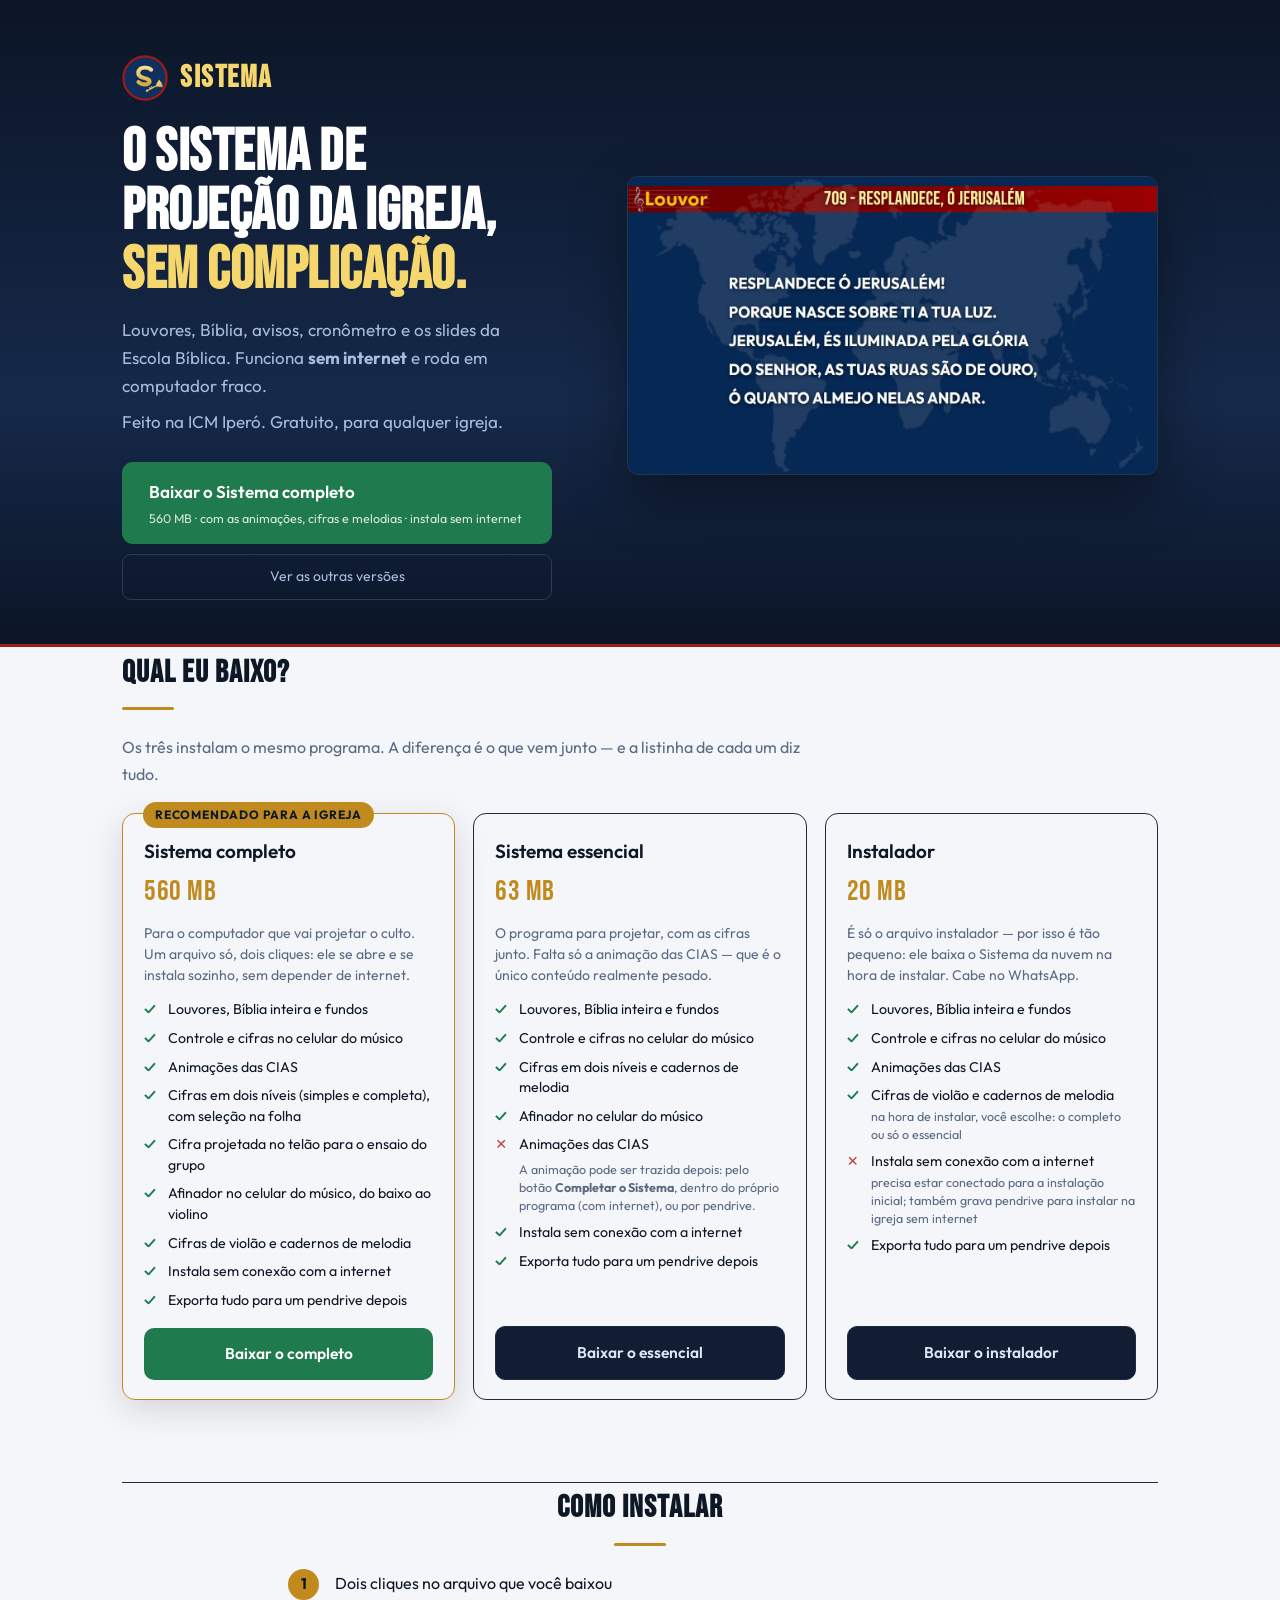
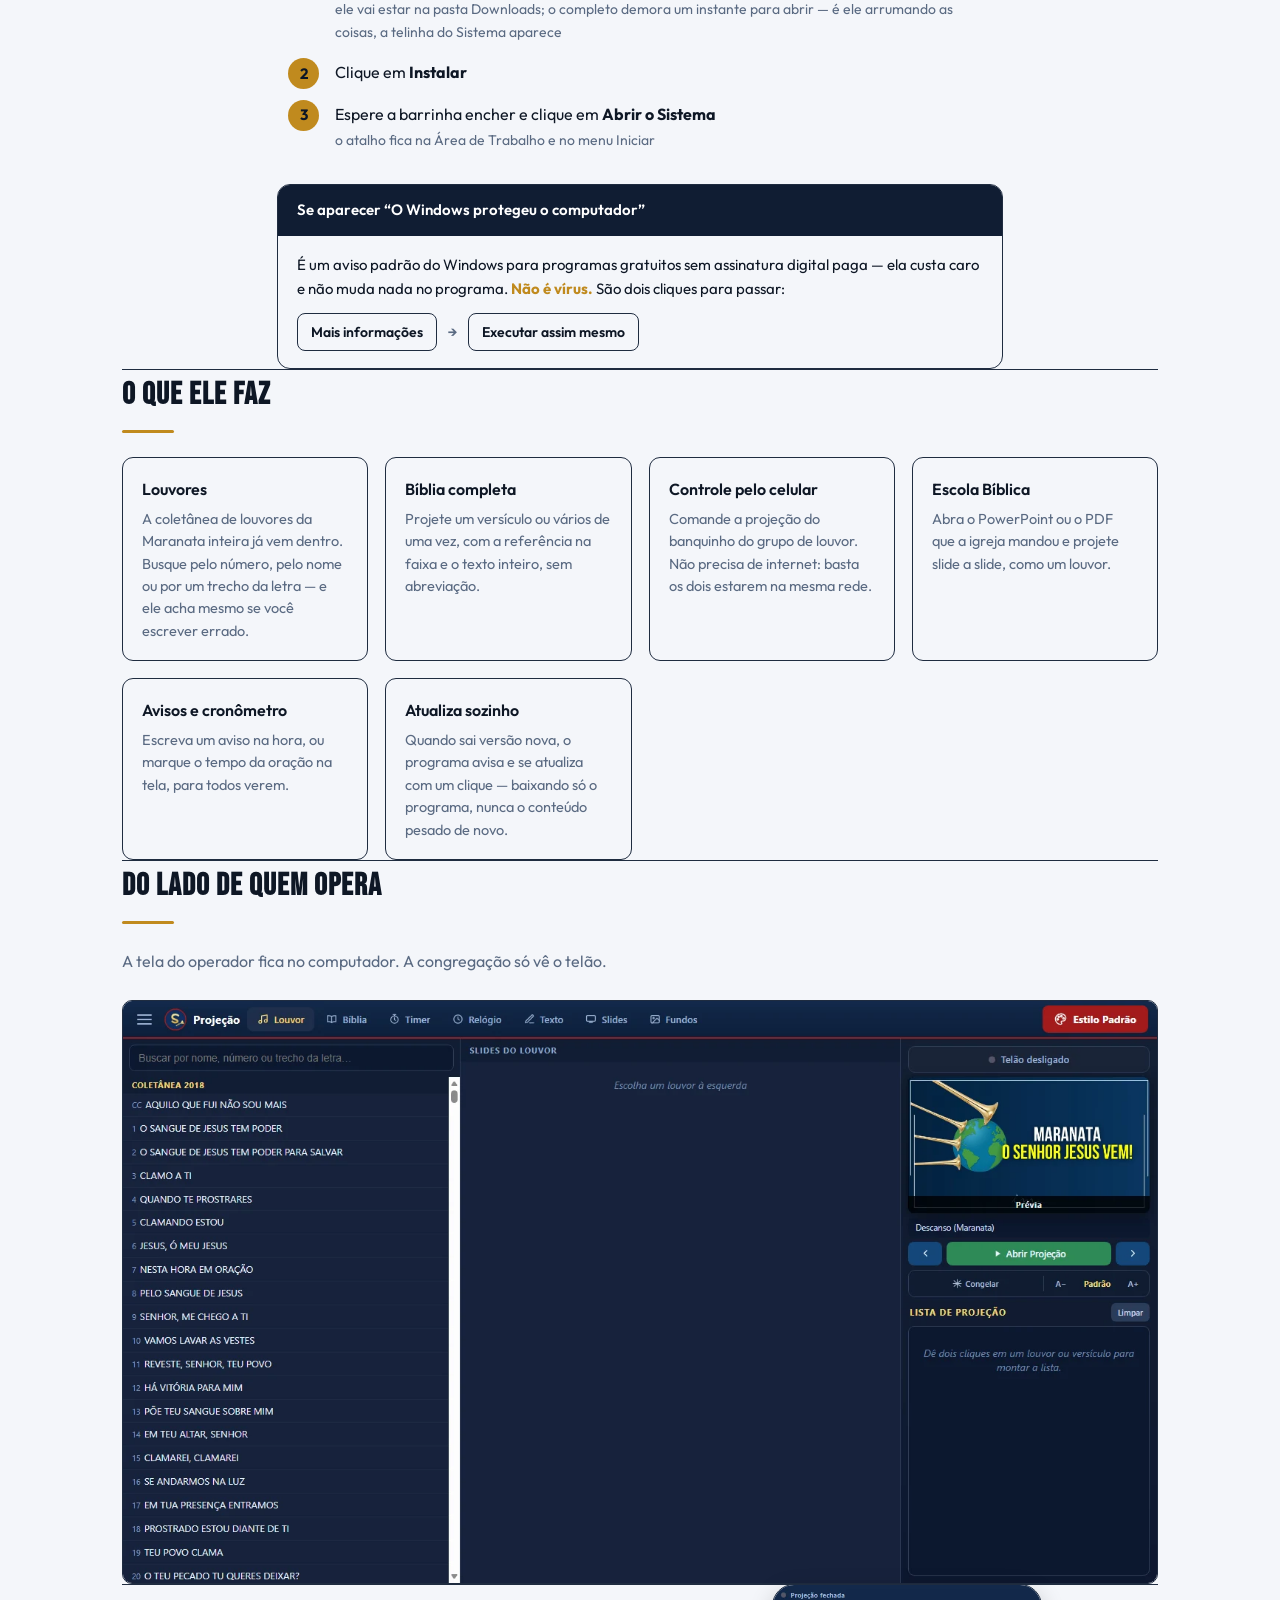
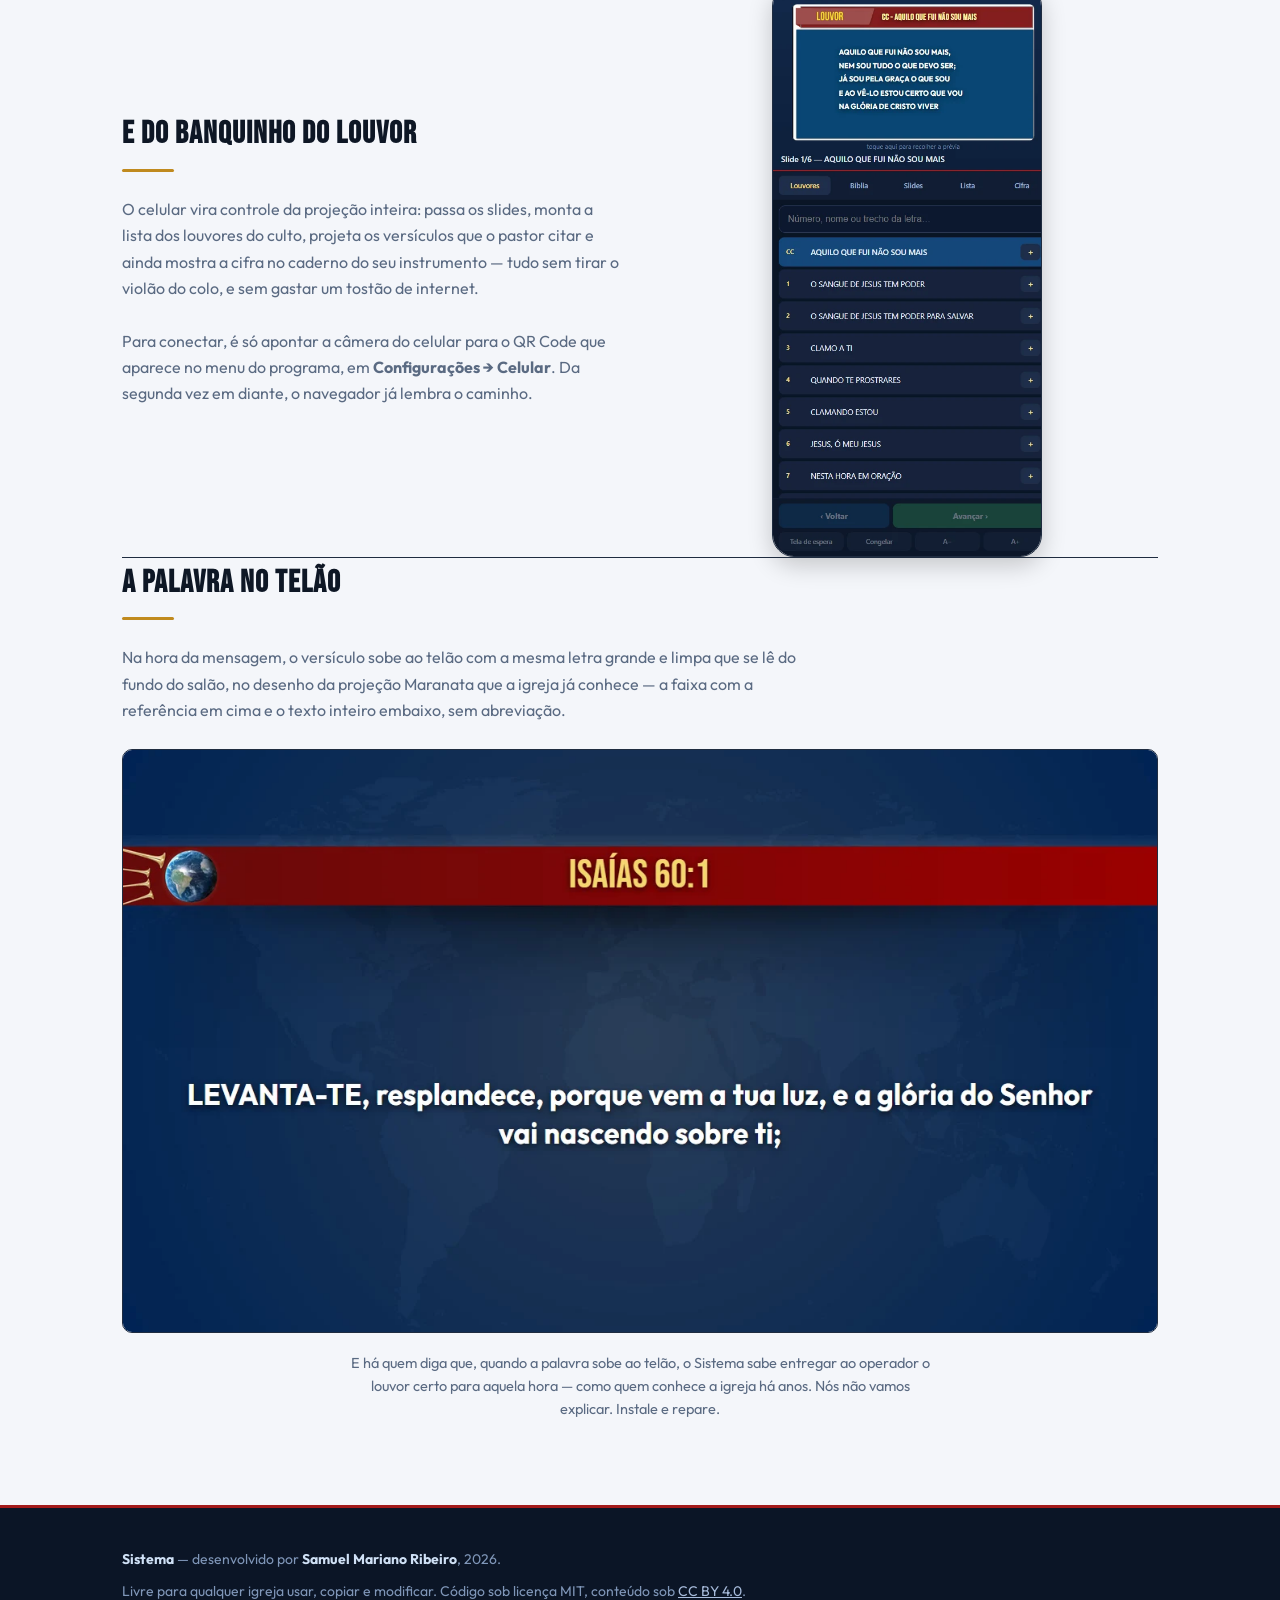
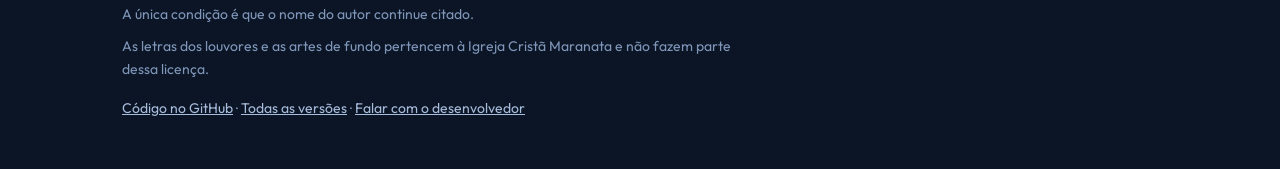
==== docs/index.html @ 8d022622 "Site: SEO (titulo, descricao, previa do WhatsApp, JSON-LD, canonical, robots e sitemap) Pedido do Sa" ====
<!doctype html>
<html lang="pt-BR">
<head>
<meta charset="utf-8">
<meta name="viewport" content="width=device-width,initial-scale=1">
<title>Sistema de projeção para a igreja | Projeção Maranata gratuita</title>
<meta name="description" content="Sistema de projeção gratuito para a igreja, feito na ICM Iperó: louvores da Maranata, Bíblia, avisos e slides. Funciona sem internet e em computador fraco.">
<link rel="canonical" href="https://quitsquill88885.github.io/sistema-projecao-icm/">
<link rel="icon" href="sistema.png">
<meta name="robots" content="index,follow">
<meta name="author" content="Samuel Mariano Ribeiro">
<!-- Google Search Console: a linha de verificacao entra AQUI, quando o Samuel
     pegar o codigo dele (Tag HTML). Nao inventar o codigo. -->

<!-- previa no WhatsApp, Facebook e afins: imagem JPG 1200x630, URL absoluta -->
<meta property="og:type" content="website">
<meta property="og:locale" content="pt_BR">
<meta property="og:site_name" content="Sistema de Projeção — ICM Iperó">
<meta property="og:url" content="https://quitsquill88885.github.io/sistema-projecao-icm/">
<meta property="og:title" content="Sistema de projeção para a igreja — gratuito">
<meta property="og:description" content="Louvores da Maranata, Bíblia, avisos e slides. Sem internet, em computador fraco, com controle pelo celular.">
<meta property="og:image" content="https://quitsquill88885.github.io/sistema-projecao-icm/img/og.jpg">
<meta property="og:image:type" content="image/jpeg">
<meta property="og:image:width" content="1200">
<meta property="og:image:height" content="630">
<meta property="og:image:alt" content="Telão projetando o louvor 709, Resplandece, ó Jerusalém">
<meta name="twitter:card" content="summary_large_image">
<meta name="twitter:title" content="Sistema de projeção para a igreja — gratuito">
<meta name="twitter:description" content="Louvores da Maranata, Bíblia, avisos e slides. Sem internet, em computador fraco, com controle pelo celular.">
<meta name="twitter:image" content="https://quitsquill88885.github.io/sistema-projecao-icm/img/og.jpg">
<meta name="twitter:image:alt" content="Telão projetando o louvor 709, Resplandece, ó Jerusalém">

<script type="application/ld+json">
{
  "@context": "https://schema.org",
  "@type": "SoftwareApplication",
  "name": "Sistema de Projeção — ICM Iperó",
  "alternateName": "Sistema",
  "description": "Sistema de projeção gratuito para a igreja: louvores da coletânea Maranata, Bíblia completa, avisos, cronômetro e slides da Escola Bíblica, com controle pelo celular. Funciona sem internet.",
  "applicationCategory": "MultimediaApplication",
  "operatingSystem": "Windows, Linux",
  "inLanguage": "pt-BR",
  "url": "https://quitsquill88885.github.io/sistema-projecao-icm/",
  "downloadUrl": "https://github.com/QuitsQuill88885/sistema-projecao-icm/releases/latest",
  "image": "https://quitsquill88885.github.io/sistema-projecao-icm/img/og.jpg",
  "screenshot": "https://quitsquill88885.github.io/sistema-projecao-icm/img/painel.webp",
  "license": "https://opensource.org/licenses/MIT",
  "isAccessibleForFree": true,
  "offers": {
    "@type": "Offer",
    "price": "0",
    "priceCurrency": "BRL"
  },
  "author": {
    "@type": "Person",
    "name": "Samuel Mariano Ribeiro"
  }
}
</script>
<style>
/* As fontes do site sao as MESMAS que o programa projeta. Quem chega aqui ja
   ve na tela como o louvor vai aparecer no telao da igreja. */
@font-face{font-family:'Outfit';font-weight:100 900;font-style:normal;font-display:swap;
  src:url('Outfit.ttf') format('truetype-variations')}
@font-face{font-family:'Outfit';font-weight:100 900;font-style:italic;font-display:swap;
  src:url('Outfit.ttf') format('truetype-variations')}
@font-face{font-family:'Bebas';font-display:swap;src:url('bebas.otf')}

:root{
  --tinta:#0b1526;        /* o azul do proprio programa */
  --tinta2:#101d33;
  --borda:#1f2c40;
  --papel:#f4f6fa;
  --texto:#0e1725;
  --suave:#5a6a82;
  --ouro:#c08a1e;
  --ouro-claro:#f5d76e;
  --sangue:#a31a1a;       /* o vermelho da faixa da Maranata */
  --verde:#1f7a4d;
}
@media (prefers-color-scheme: dark){
  :root{--papel:#0b1526;--texto:#e7edf7;--suave:#8fa8cf;--borda:#22314a;--ouro:#e8b93c}
}
:root[data-theme="dark"]{--papel:#0b1526;--texto:#e7edf7;--suave:#8fa8cf;--borda:#22314a;--ouro:#e8b93c}
:root[data-theme="light"]{--papel:#f4f6fa;--texto:#0e1725;--suave:#5a6a82;--borda:#dce3ee;--ouro:#c08a1e}

*{margin:0;padding:0;box-sizing:border-box}
/* clicar em "ver as outras versoes" DESLIZA ate la, nao teleporta.
   scroll-padding: a secao nao encosta no topo da tela ao chegar */
html{scroll-behavior:smooth;scroll-padding-top:18px}
body{background:var(--papel);color:var(--texto);font-family:'Outfit',system-ui,sans-serif;
     font-weight:400;line-height:1.65;-webkit-font-smoothing:antialiased}
/* height:auto e' o que impede a foto de esticar no celular: sem ele a largura
   encolhe pelo max-width mas a ALTURA fica presa no atributo width/height */
img{max-width:100%;height:auto;display:block}
.faixa{max-width:1080px;margin:0 auto;padding:0 22px}

/* ---------- topo: o telao primeiro. e' o que a pessoa quer ver ---------- */
.capa{background:linear-gradient(180deg,#0b1526 0%,#16294a 62%,#0b1526 100%);color:#eaf0fb;
      padding:52px 0 44px;border-bottom:3px solid var(--sangue);overflow:hidden}
.capa .faixa{display:grid;gap:30px;grid-template-columns:1fr;align-items:center}
@media(min-width:900px){.capa .faixa{grid-template-columns:1fr 1.15fr;gap:44px}}
.marca{display:flex;align-items:center;gap:12px;margin-bottom:20px}
.marca img{width:46px;height:46px}
.marca b{font-family:'Bebas',sans-serif;font-size:31px;letter-spacing:1.5px;color:var(--ouro-claro)}
h1{font-family:'Bebas',sans-serif;font-size:clamp(35px,6.4vw,58px);line-height:1.02;
   letter-spacing:.5px;color:#fff;text-wrap:balance;margin-bottom:15px}
h1 em{color:var(--ouro-claro);font-style:normal}
.capa p{color:#a8bcdc;font-size:17px;max-width:38ch;margin-bottom:8px}
.tela-foto{border-radius:11px;overflow:hidden;border:1px solid #24344f;
           box-shadow:0 22px 54px #0006}

/* um botao principal e, embaixo dele, um discreto e comprido — nao dois
   botoes disputando a atencao de quem chegou para baixar */
.baixar{display:flex;flex-direction:column;gap:10px;margin-top:26px;max-width:430px}
.bt{display:flex;flex-direction:column;gap:2px;text-decoration:none;border-radius:11px;
    padding:15px 26px;transition:transform .14s,box-shadow .14s;border:1px solid transparent}
.bt:hover{transform:translateY(-2px);box-shadow:0 12px 26px #0005}
.bt b{font-size:17px;font-weight:600}
.bt small{font-size:12.5px;opacity:.82}
.bt.forte{background:var(--verde);color:#fff}
.bt.forte:hover{background:#249058}
.bt-menor{display:block;text-align:center;text-decoration:none;border-radius:9px;
  padding:10px 16px;font-size:14px;color:#a8bcdc;border:1px solid #2b3c58;
  background:transparent;transition:background .14s,color .14s}
.bt-menor:hover{background:#16233a;color:#dce6f5}

/* ---------- o resto ---------- */
section{padding:56px 0}
/* a linha entre as secoes NAO vai de ponta a ponta da tela: ela respeita a
   mesma margem do texto. Encostada nas bordas, e ainda colada embaixo do
   quadro anterior, dava aquela sensacao de desalinhado no celular. */
section+section{position:relative}
section+section::before{content:'';position:absolute;top:0;left:22px;right:22px;
  height:1px;background:var(--borda)}
@media(min-width:1124px){section+section::before{left:calc((100% - 1080px)/2 + 22px);
  right:calc((100% - 1080px)/2 + 22px)}}
h2{font-family:'Bebas',sans-serif;font-size:32px;letter-spacing:1px;margin-bottom:8px;
   color:var(--texto)}
.linha-ouro{width:52px;height:3px;background:var(--ouro);border-radius:2px;margin-bottom:24px}
.sub{color:var(--suave);max-width:62ch;margin-bottom:26px;font-size:16px}

/* ---------- as tres versoes, lado a lado, com a listinha do que vem ---------- */
/* o respiro extra embaixo descola os cards da linha divisoria da proxima
   secao — a sombra do card em destaque encostava nela */
#versoes{padding-bottom:82px}
.versoes{display:grid;gap:18px;grid-template-columns:1fr;align-items:stretch}
@media(min-width:880px){.versoes{grid-template-columns:1fr 1fr 1fr}}
.ver{border:1px solid var(--borda);border-radius:13px;padding:22px 21px 19px;
     display:flex;flex-direction:column;gap:0;background:transparent;position:relative}
.ver.destaque{border-color:var(--ouro);box-shadow:0 10px 34px #0002}
.ver .selo{position:absolute;top:-12px;left:20px;background:var(--ouro);color:#0b1526;
     font-size:12px;font-weight:700;letter-spacing:.8px;text-transform:uppercase;
     border-radius:20px;padding:3px 12px}
.ver h3{font-size:19px;font-weight:600;margin-bottom:1px}
.ver .tam{font-family:'Bebas',sans-serif;font-size:29px;color:var(--ouro);letter-spacing:.5px}
.ver .para{color:var(--suave);font-size:14px;min-height:3.2em;margin:7px 0 13px;line-height:1.5}
.ver ul{list-style:none;display:grid;gap:8px;margin-bottom:18px;font-size:14.2px}
.ver li{display:flex;gap:9px;align-items:flex-start;line-height:1.45}
.ver li .ok{color:var(--verde);font-weight:700;flex:0 0 15px}
.ver li .nao{color:#b8433a;font-weight:700;flex:0 0 15px}
.ver li small{display:block;color:var(--suave);font-size:12.5px}
/* nota que vale para os DOIS itens de cima: alinhada com o texto deles,
   sem icone proprio — o Samuel achou confuso um textinho para cada X.
   display:block: como o li e' flex, o <b> no meio virava coluna solta */
.ver li.nota{display:block;color:var(--suave);font-size:12.5px;padding-left:24px;margin-top:-3px;line-height:1.45}
/* rotulo + letra miuda empilhados dentro do item (senao o flex poe lado a lado) */
.ver li .tx{flex:1}
.ver li .tx small{display:block;color:var(--suave);font-size:12.5px;margin-top:1px}
.ver .acao{margin-top:auto;text-align:center;text-decoration:none;border-radius:10px;
     padding:13px 10px;font-weight:600;font-size:15.5px;transition:transform .14s}
.ver .acao:hover{transform:translateY(-2px)}
.ver .acao.verde{background:var(--verde);color:#fff}
.ver .acao.escura{background:var(--tinta2);color:#dce6f5;border:1px solid var(--borda)}

/* passo a passo: numerado porque E' uma sequencia -- 2 depois de 1, de verdade */
ol.passos{list-style:none;counter-reset:p;display:grid;gap:15px;max-width:64ch}
ol.passos li{counter-increment:p;position:relative;padding-left:47px;font-size:16px}
ol.passos li::before{content:counter(p);position:absolute;left:0;top:-1px;width:31px;height:31px;
  border-radius:50%;background:var(--ouro);color:#0b1526;font-weight:700;font-size:15px;
  display:flex;align-items:center;justify-content:center}
ol.passos small{display:block;color:var(--suave);font-size:14px;margin-top:2px}
/* no celular o numero encolhe e o texto chega mais perto da margem — assim a
   coluna dos passos fica alinhada com o quadro do aviso, logo abaixo */
@media(max-width:620px){
  ol.passos li{padding-left:38px}
  ol.passos li::before{width:26px;height:26px;font-size:13.5px;top:1px}
}

/* o aviso do Windows apresentado como o que ele e': um quadro do proprio
   Windows, com os DOIS cliques desenhados na ordem */
.escudo{border:1px solid var(--borda);border-radius:13px;max-width:66ch;margin-top:32px;
        overflow:hidden}
/* o "Como instalar" centralizado, como o Samuel sugeriu: os passos e o quadro
   do aviso no meio da pagina, com a linha de ouro acompanhando */
.centro-inst{text-align:left}
@media(min-width:880px){
  .centro-inst h2{text-align:center}
  .centro-inst .linha-ouro{margin-left:auto;margin-right:auto}
  .centro-inst ol.passos{margin:0 auto}
  .centro-inst .escudo{margin-left:auto;margin-right:auto}
}
.escudo .cab{background:var(--tinta2);color:#fff;padding:13px 19px;font-weight:600;font-size:15px}
.escudo .corpo{padding:17px 19px;font-size:15px;line-height:1.6;color:var(--texto)}
.escudo .corpo b{color:var(--ouro)}
.escudo .passinhos{display:flex;flex-wrap:wrap;gap:9px;margin-top:12px;align-items:center}
.escudo .passinhos span{border:1px solid var(--borda);border-radius:8px;padding:7px 13px;
        font-size:14px;font-weight:600}
.escudo .passinhos .seta{border:none;color:var(--suave);align-self:center;padding:0 2px}
/* no celular os dois cliques nao cabem lado a lado: em vez de deixar a seta
   pendurada no fim da linha, eles descem um sob o outro e a seta aponta p/ baixo */
@media(max-width:620px){
  .escudo .passinhos{flex-direction:column;align-items:flex-start;gap:7px}
  .escudo .passinhos span{width:100%;text-align:center}
  .escudo .passinhos .seta{width:auto;align-self:center;transform:rotate(90deg);
    padding:2px 0;font-size:15px}
}

.recursos{display:grid;gap:17px;grid-template-columns:repeat(auto-fit,minmax(233px,1fr))}
.rec{border:1px solid var(--borda);border-radius:11px;padding:18px 19px;background:transparent}
.rec b{display:block;font-size:16px;font-weight:600;margin-bottom:5px}
.rec p{color:var(--suave);font-size:14.5px;line-height:1.55}

/* o cochicho: a unica frase do site que NAO explica — planta a curiosidade
   da sugestao automatica sem contar como funciona */
.cochicho{color:var(--suave);font-style:italic;font-size:14.5px;max-width:58ch;
          margin:18px auto 0;text-align:center;line-height:1.6}
.duplo{display:grid;gap:30px;align-items:center;grid-template-columns:1fr}
@media(min-width:820px){.duplo{grid-template-columns:1fr 1fr}}
/* a foto do celular e' RETRATO: nunca deixar mais larga que um celular de
   verdade, e sempre inteira na tela, sem cortar nem esticar */
.foto-celular{width:min(270px,72vw);margin:0 auto;border-radius:22px;
              border:1px solid var(--borda);box-shadow:0 8px 24px #0003}
.moldura{border-radius:10px;border:1px solid var(--borda);overflow:hidden}

footer{background:var(--tinta);color:#7f96b8;padding:40px 0;font-size:14px;
       border-top:3px solid var(--sangue)}
footer a{color:#a8bcdc}
footer p{margin-bottom:9px;max-width:70ch}
footer b{color:#cfe0f5}
a{color:var(--ouro)}
@media (prefers-reduced-motion:reduce){*{transition:none!important}html{scroll-behavior:auto}}
:focus-visible{outline:3px solid var(--ouro);outline-offset:3px;border-radius:6px}
</style>
</head>
<body>

<header class="capa">
  <div class="faixa">
    <div>
      <div class="marca"><img src="sistema.png" width="46" height="46" alt="Logotipo do Sistema de projeção"><b>Sistema</b></div>
      <h1>O sistema de projeção da igreja,<br><em>sem complicação.</em></h1>
      <p>Louvores, Bíblia, avisos, cronômetro e os slides da Escola Bíblica.
         Funciona <b>sem internet</b> e roda em computador fraco.</p>
      <p>Feito na ICM Iperó. Gratuito, para qualquer igreja.</p>

      <div class="baixar">
        <a class="bt forte" href="https://github.com/QuitsQuill88885/sistema-projecao-icm/releases/latest/download/Instalar-o-Sistema-completo.exe">
          <b>Baixar o Sistema completo</b><small>560 MB · com as animações, cifras e melodias · instala sem internet</small></a>
        <a class="bt-menor" href="#versoes">Ver as outras versões</a>
      </div>
    </div>
    <div class="tela-foto">
      <img src="img/proj_louvor.webp" width="1280" height="720"
           alt="Telão projetando o louvor 709, Resplandece, ó Jerusalém">
    </div>
  </div>
</header>

<section class="faixa" id="versoes">
  <h2>Qual eu baixo?</h2><div class="linha-ouro"></div>
  <p class="sub">Os três instalam o mesmo programa. A diferença é o que vem junto —
     e a listinha de cada um diz tudo.</p>

  <div class="versoes">

    <div class="ver destaque">
      <span class="selo">Recomendado para a igreja</span>
      <h3>Sistema completo</h3>
      <div class="tam">560 MB</div>
      <p class="para">Para o computador que vai projetar o culto. Um arquivo só,
         dois cliques: ele se abre e se instala sozinho, sem depender de internet.</p>
      <ul>
        <li><span class="ok">✓</span>Louvores, Bíblia inteira e fundos</li>
        <li><span class="ok">✓</span>Controle e cifras no celular do músico</li>
        <li><span class="ok">✓</span>Animações das CIAS</li>
        <li><span class="ok">✓</span>Cifras em dois níveis (simples e completa), com seleção na folha</li>
        <li><span class="ok">✓</span>Cifra projetada no telão para o ensaio do grupo</li>
        <li><span class="ok">✓</span>Afinador no celular do músico, do baixo ao violino</li>
        <li><span class="ok">✓</span>Cifras de violão e cadernos de melodia</li>
        <li><span class="ok">✓</span>Instala sem conexão com a internet</li>
        <li><span class="ok">✓</span>Exporta tudo para um pendrive depois</li>
      </ul>
      <a class="acao verde" href="https://github.com/QuitsQuill88885/sistema-projecao-icm/releases/latest/download/Instalar-o-Sistema-completo.exe">Baixar o completo</a>
    </div>

    <div class="ver">
      <h3>Sistema essencial</h3>
      <div class="tam">63 MB</div>
      <p class="para">O programa para projetar, com as cifras junto. Falta
         só a animação das CIAS — que é o único conteúdo realmente pesado.</p>
      <ul>
        <li><span class="ok">✓</span>Louvores, Bíblia inteira e fundos</li>
        <li><span class="ok">✓</span>Controle e cifras no celular do músico</li>
        <li><span class="ok">✓</span>Cifras em dois níveis e cadernos de melodia</li>
        <li><span class="ok">✓</span>Afinador no celular do músico</li>
        <li><span class="nao">✕</span>Animações das CIAS</li>
        <li class="nota">A animação pode ser trazida depois: pelo botão
            <b>Completar o Sistema</b>, dentro do próprio programa (com
            internet), ou por pendrive.</li>
        <li><span class="ok">✓</span>Instala sem conexão com a internet</li>
        <li><span class="ok">✓</span>Exporta tudo para um pendrive depois</li>
      </ul>
      <a class="acao escura" href="https://github.com/QuitsQuill88885/sistema-projecao-icm/releases/latest/download/Instalar-o-Sistema.exe">Baixar o essencial</a>
    </div>

    <div class="ver">
      <h3>Instalador</h3>
      <div class="tam">20 MB</div>
      <p class="para">É só o arquivo instalador — por isso é tão pequeno: ele
         baixa o Sistema da nuvem na hora de instalar. Cabe no WhatsApp.</p>
      <ul>
        <li><span class="ok">✓</span>Louvores, Bíblia inteira e fundos</li>
        <li><span class="ok">✓</span>Controle e cifras no celular do músico</li>
        <li><span class="ok">✓</span>Animações das CIAS</li>
        <li><span class="ok">✓</span><span class="tx">Cifras de violão e cadernos de melodia
          <small>na hora de instalar, você escolhe: o completo ou só o essencial</small></span></li>
        <li><span class="nao">✕</span><span class="tx">Instala sem conexão com a internet
          <small>precisa estar conectado para a instalação inicial; também grava
          pendrive para instalar na igreja sem internet</small></span></li>
        <li><span class="ok">✓</span>Exporta tudo para um pendrive depois</li>
      </ul>
      <a class="acao escura" href="https://github.com/QuitsQuill88885/sistema-projecao-icm/releases/latest/download/Baixar-o-Sistema.exe">Baixar o instalador</a>
    </div>

  </div>
</section>

<section class="faixa centro-inst">
  <h2>Como instalar</h2><div class="linha-ouro"></div>
  <ol class="passos">
    <li>Dois cliques no arquivo que você baixou
        <small>ele vai estar na pasta Downloads; o completo demora um instante
        para abrir — é ele arrumando as coisas, a telinha do Sistema aparece</small></li>
    <li>Clique em <b>Instalar</b></li>
    <li>Espere a barrinha encher e clique em <b>Abrir o Sistema</b>
        <small>o atalho fica na Área de Trabalho e no menu Iniciar</small></li>
  </ol>

  <div class="escudo">
    <div class="cab">Se aparecer “O Windows protegeu o computador”</div>
    <div class="corpo">
      É um aviso padrão do Windows para programas gratuitos sem assinatura digital
      paga — ela custa caro e não muda nada no programa. <b>Não é vírus.</b>
      São dois cliques para passar:
      <div class="passinhos">
        <span>Mais informações</span><span class="seta">→</span><span>Executar assim mesmo</span>
      </div>
    </div>
  </div>
</section>

<section class="faixa">
  <h2>O que ele faz</h2><div class="linha-ouro"></div>
  <div class="recursos">
    <div class="rec"><b>Louvores</b>
      <p>A coletânea de louvores da Maranata inteira já vem dentro. Busque pelo número, pelo nome ou por um trecho
         da letra — e ele acha mesmo se você escrever errado.</p></div>
    <div class="rec"><b>Bíblia completa</b>
      <p>Projete um versículo ou vários de uma vez, com a referência na faixa e o
         texto inteiro, sem abreviação.</p></div>
    <div class="rec"><b>Controle pelo celular</b>
      <p>Comande a projeção do banquinho do grupo de louvor. Não precisa de internet:
         basta os dois estarem na mesma rede.</p></div>
    <div class="rec"><b>Escola Bíblica</b>
      <p>Abra o PowerPoint ou o PDF que a igreja mandou e projete slide a slide,
         como um louvor.</p></div>
    <div class="rec"><b>Avisos e cronômetro</b>
      <p>Escreva um aviso na hora, ou marque o tempo da oração na tela, para todos verem.</p></div>
    <div class="rec"><b>Atualiza sozinho</b>
      <p>Quando sai versão nova, o programa avisa e se atualiza com um clique —
         baixando só o programa, nunca o conteúdo pesado de novo.</p></div>
  </div>
</section>

<section class="faixa">
  <h2>Do lado de quem opera</h2><div class="linha-ouro"></div>
  <p class="sub">A tela do operador fica no computador. A congregação só vê o telão.</p>
  <div class="moldura"><img src="img/painel.webp" width="1400" height="788"
       alt="Tela do operador: lista de louvores à esquerda, prévia do telão à direita"></div>
</section>

<section class="faixa">
  <div class="duplo">
    <div>
      <h2>E do banquinho do louvor</h2><div class="linha-ouro"></div>
      <p class="sub">O celular vira controle da projeção inteira: passa os slides, monta a
         lista dos louvores do culto, projeta os versículos que o pastor citar e ainda
         mostra a cifra no caderno do seu instrumento — tudo sem tirar o violão do colo,
         e sem gastar um tostão de internet.</p>
      <p class="sub">Para conectar, é só apontar a câmera do celular para o QR Code que
         aparece no menu do programa, em <b>Configurações → Celular</b>. Da segunda vez
         em diante, o navegador já lembra o caminho.</p>
    </div>
    <img class="foto-celular" src="img/celular.webp" width="470" height="1000"
         alt="O controle da projeção aberto no celular do músico">
  </div>
</section>

<section class="faixa" style="padding-bottom:84px">
  <h2>A palavra no telão</h2><div class="linha-ouro"></div>
  <p class="sub">Na hora da mensagem, o versículo sobe ao telão com a mesma letra grande
     e limpa que se lê do fundo do salão, no desenho da projeção Maranata que a igreja já conhece — a faixa
     com a referência em cima e o texto inteiro embaixo, sem abreviação.</p>
  <div class="moldura"><img src="img/proj_verso.webp" width="1280" height="720"
       alt="Telão projetando o versículo Isaías 60:1, com a referência na faixa e o texto inteiro"></div>
  <p class="cochicho">E há quem diga que, quando a palavra sobe ao telão, o Sistema
     sabe entregar ao operador o louvor certo para aquela hora — como quem conhece a
     igreja há anos. Nós não vamos explicar. Instale e repare.</p>
</section>

<footer>
  <div class="faixa">
    <p><b>Sistema</b> — desenvolvido por <b>Samuel Mariano Ribeiro</b>, 2026.</p>
    <p>Livre para qualquer igreja usar, copiar e modificar. Código sob licença MIT,
       conteúdo sob <a href="https://creativecommons.org/licenses/by/4.0/deed.pt-br">CC&nbsp;BY&nbsp;4.0</a>.
       A única condição é que o nome do autor continue citado.</p>
    <p>As letras dos louvores e as artes de fundo pertencem à Igreja Cristã Maranata
       e não fazem parte dessa licença.</p>
    <p style="margin-top:16px">
      <a href="https://github.com/QuitsQuill88885/sistema-projecao-icm">Código no GitHub</a> ·
      <a href="https://github.com/QuitsQuill88885/sistema-projecao-icm/releases">Todas as versões</a> ·
      <a href="mailto:samuelsaxdiesel@gmail.com">Falar com o desenvolvedor</a>
    </p>
  </div>
</footer>

</body>
</html>
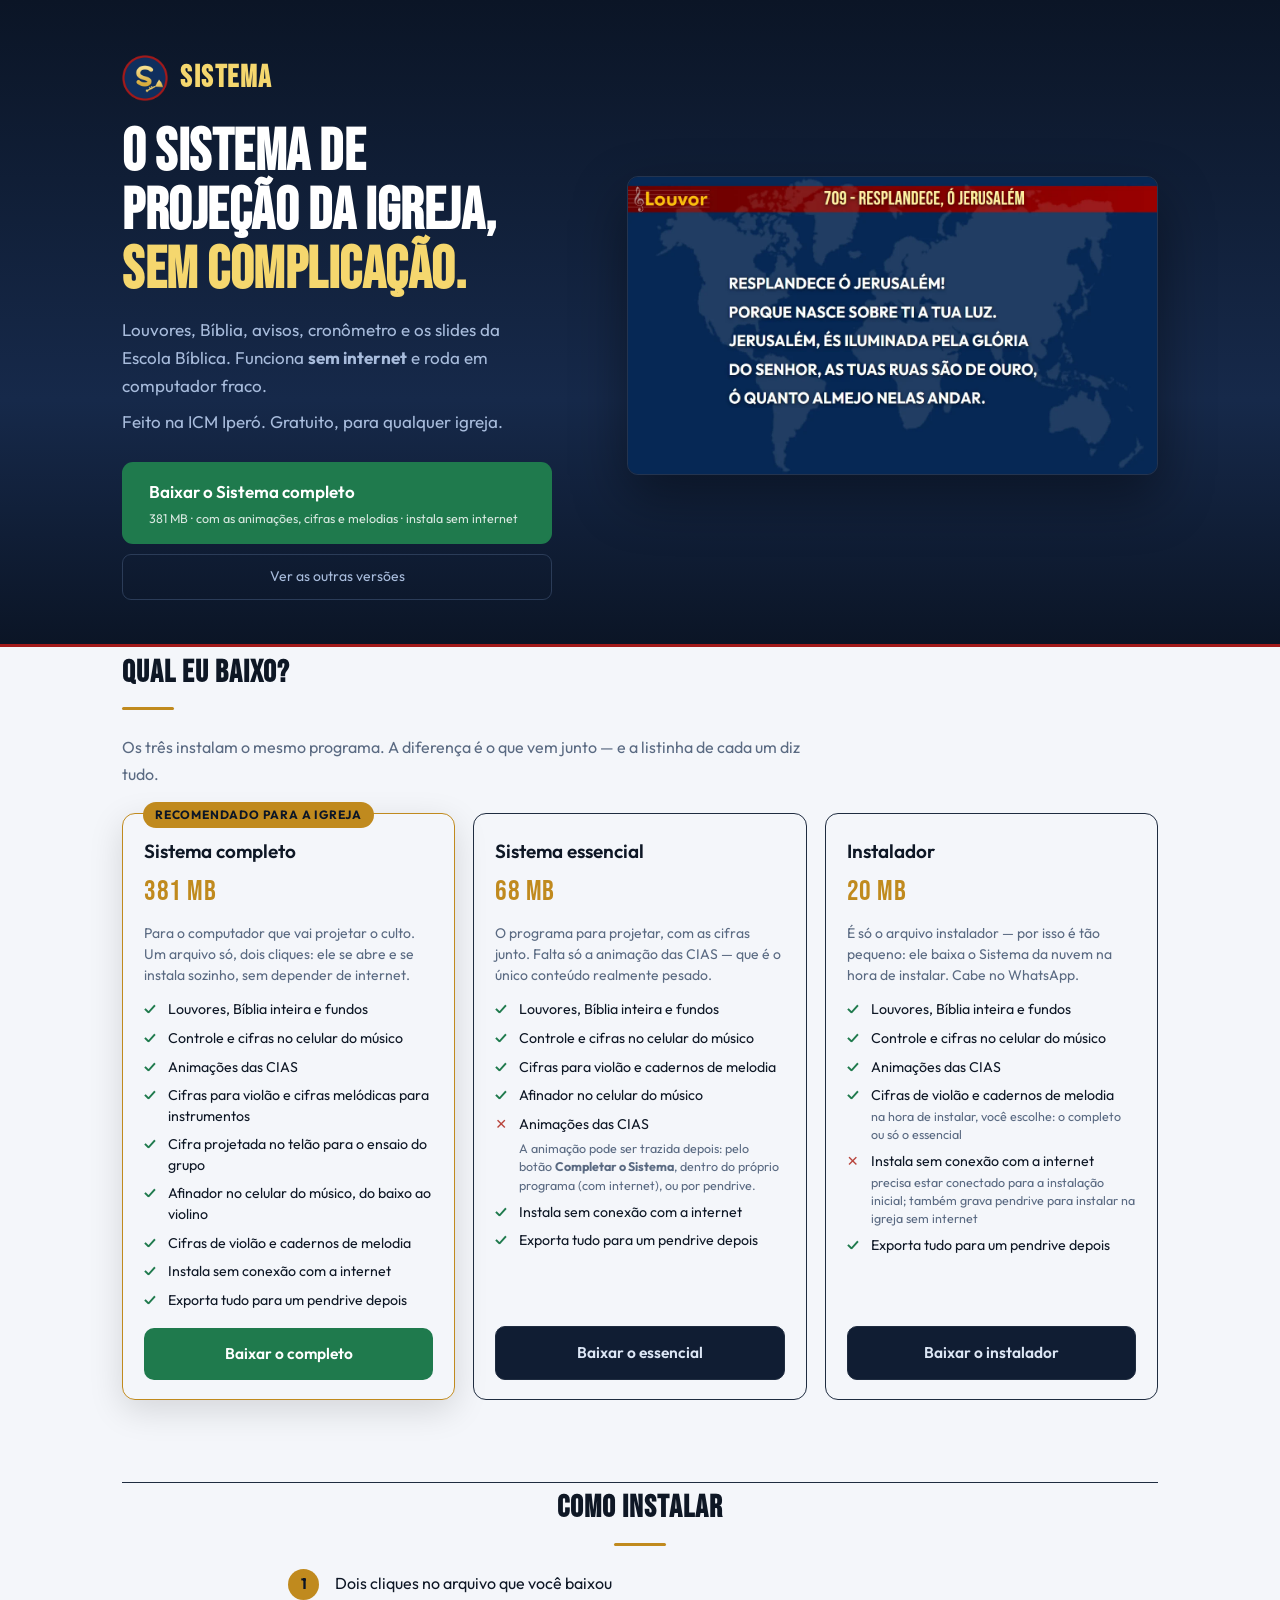
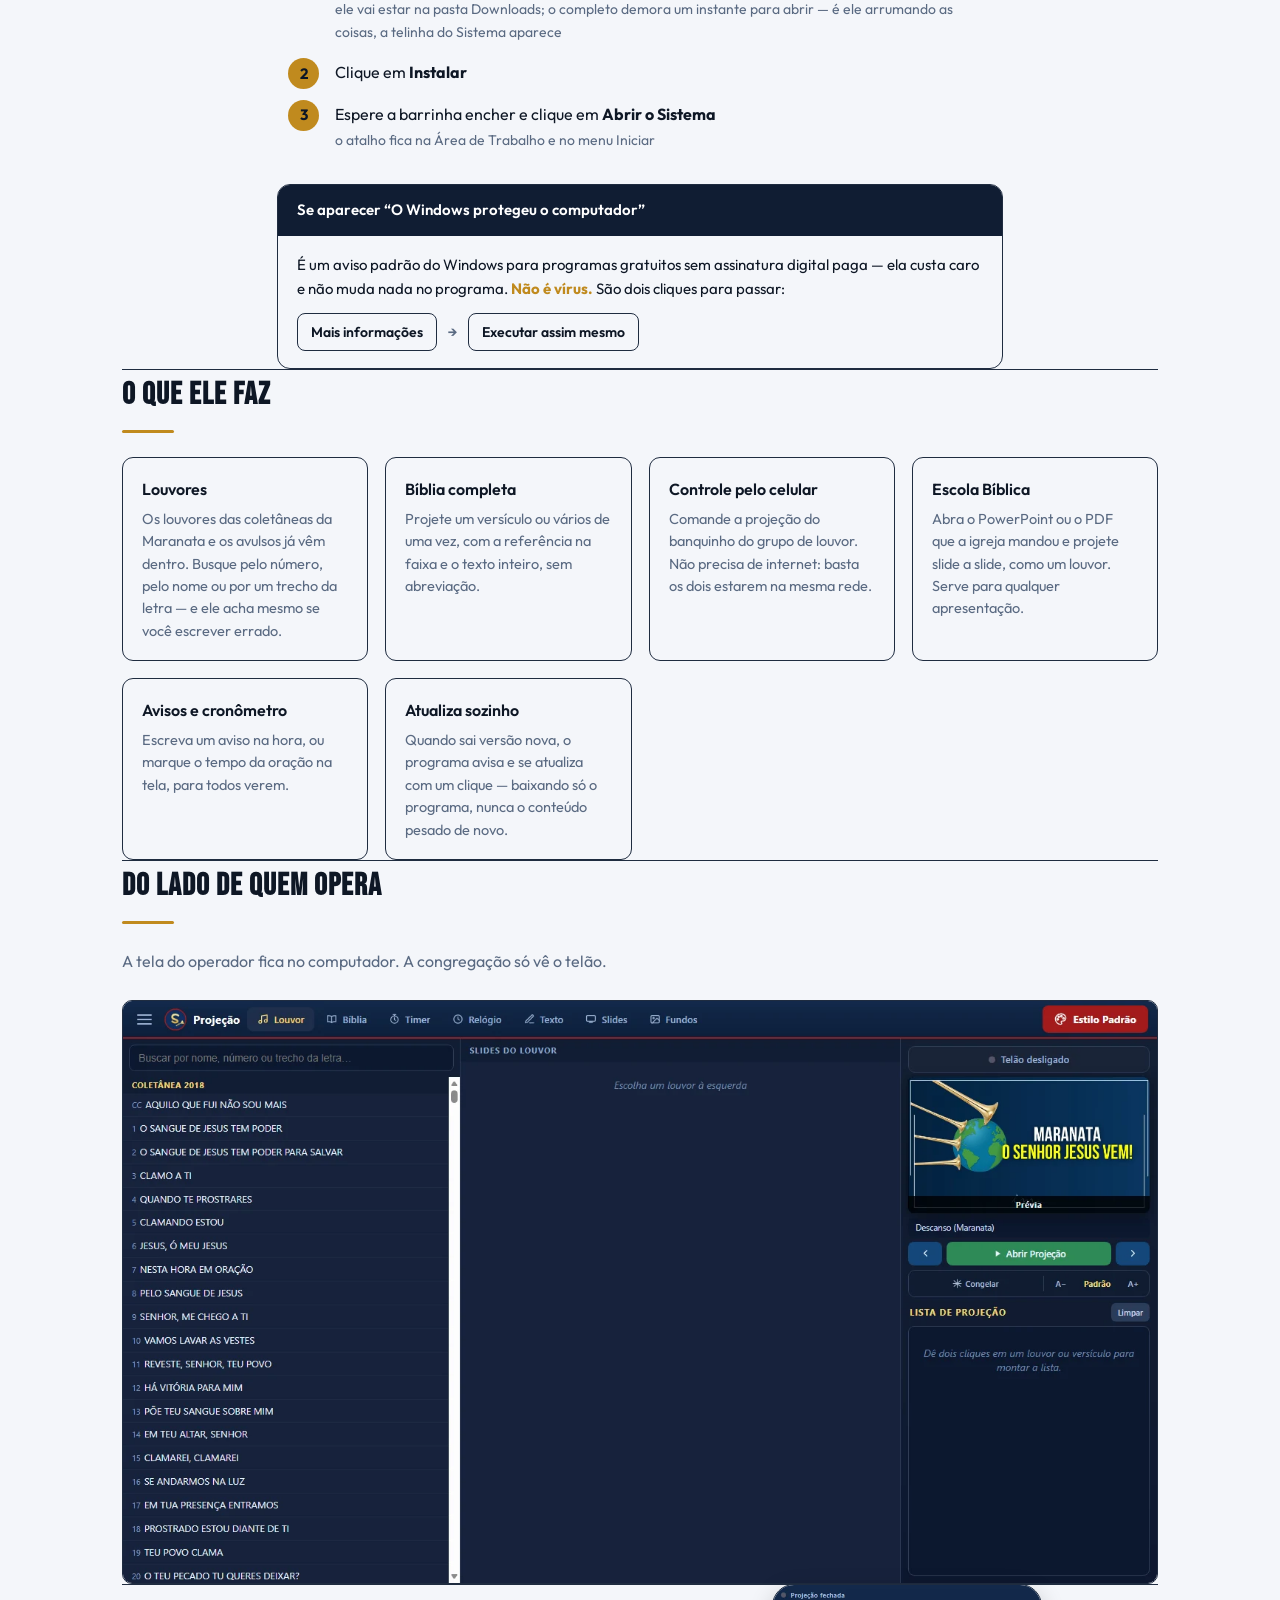
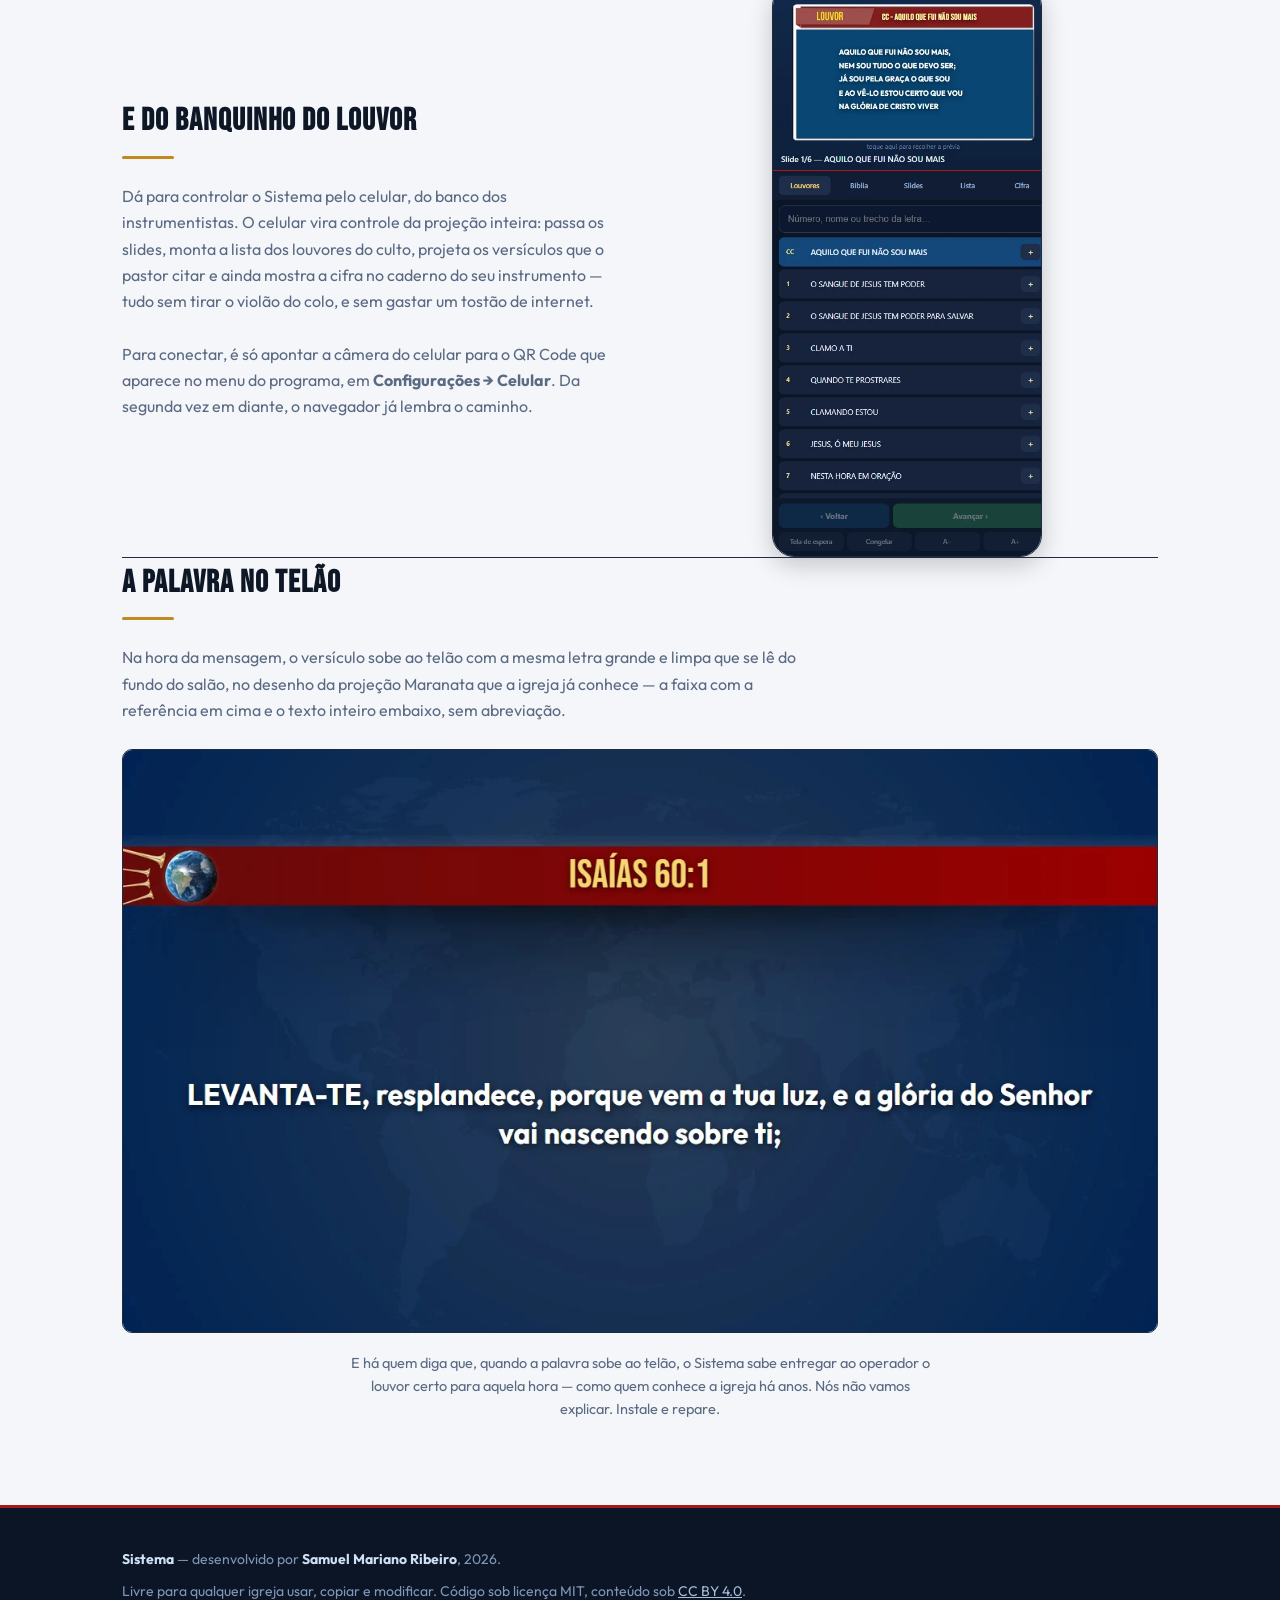
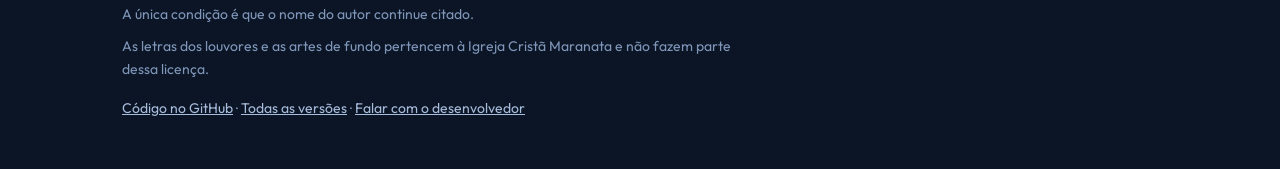
==== commit cc15058b: "site: cifras (violao e melodicas) no lugar dos dois niveis, tamanhos da 3.0.6, slides em geral e o c" ====
--- a/docs/index.html
+++ b/docs/index.html
@@ -256,7 +256,7 @@
 
       <div class="baixar">
         <a class="bt forte" href="https://github.com/QuitsQuill88885/sistema-projecao-icm/releases/latest/download/Instalar-o-Sistema-completo.exe">
-          <b>Baixar o Sistema completo</b><small>560 MB · com as animações, cifras e melodias · instala sem internet</small></a>
+          <b>Baixar o Sistema completo</b><small>381 MB · com as animações, cifras e melodias · instala sem internet</small></a>
         <a class="bt-menor" href="#versoes">Ver as outras versões</a>
       </div>
     </div>
@@ -277,14 +277,14 @@
     <div class="ver destaque">
       <span class="selo">Recomendado para a igreja</span>
       <h3>Sistema completo</h3>
-      <div class="tam">560 MB</div>
+      <div class="tam">381 MB</div>
       <p class="para">Para o computador que vai projetar o culto. Um arquivo só,
          dois cliques: ele se abre e se instala sozinho, sem depender de internet.</p>
       <ul>
         <li><span class="ok">✓</span>Louvores, Bíblia inteira e fundos</li>
         <li><span class="ok">✓</span>Controle e cifras no celular do músico</li>
         <li><span class="ok">✓</span>Animações das CIAS</li>
-        <li><span class="ok">✓</span>Cifras em dois níveis (simples e completa), com seleção na folha</li>
+        <li><span class="ok">✓</span>Cifras para violão e cifras melódicas para instrumentos</li>
         <li><span class="ok">✓</span>Cifra projetada no telão para o ensaio do grupo</li>
         <li><span class="ok">✓</span>Afinador no celular do músico, do baixo ao violino</li>
         <li><span class="ok">✓</span>Cifras de violão e cadernos de melodia</li>
@@ -296,13 +296,13 @@
 
     <div class="ver">
       <h3>Sistema essencial</h3>
-      <div class="tam">63 MB</div>
+      <div class="tam">68 MB</div>
       <p class="para">O programa para projetar, com as cifras junto. Falta
          só a animação das CIAS — que é o único conteúdo realmente pesado.</p>
       <ul>
         <li><span class="ok">✓</span>Louvores, Bíblia inteira e fundos</li>
         <li><span class="ok">✓</span>Controle e cifras no celular do músico</li>
-        <li><span class="ok">✓</span>Cifras em dois níveis e cadernos de melodia</li>
+        <li><span class="ok">✓</span>Cifras para violão e cadernos de melodia</li>
         <li><span class="ok">✓</span>Afinador no celular do músico</li>
         <li><span class="nao">✕</span>Animações das CIAS</li>
         <li class="nota">A animação pode ser trazida depois: pelo botão
@@ -364,7 +364,7 @@
   <h2>O que ele faz</h2><div class="linha-ouro"></div>
   <div class="recursos">
     <div class="rec"><b>Louvores</b>
-      <p>A coletânea de louvores da Maranata inteira já vem dentro. Busque pelo número, pelo nome ou por um trecho
+      <p>Os louvores das coletâneas da Maranata e os avulsos já vêm dentro. Busque pelo número, pelo nome ou por um trecho
          da letra — e ele acha mesmo se você escrever errado.</p></div>
     <div class="rec"><b>Bíblia completa</b>
       <p>Projete um versículo ou vários de uma vez, com a referência na faixa e o
@@ -374,7 +374,7 @@
          basta os dois estarem na mesma rede.</p></div>
     <div class="rec"><b>Escola Bíblica</b>
       <p>Abra o PowerPoint ou o PDF que a igreja mandou e projete slide a slide,
-         como um louvor.</p></div>
+         como um louvor. Serve para qualquer apresentação.</p></div>
     <div class="rec"><b>Avisos e cronômetro</b>
       <p>Escreva um aviso na hora, ou marque o tempo da oração na tela, para todos verem.</p></div>
     <div class="rec"><b>Atualiza sozinho</b>
@@ -394,7 +394,8 @@
   <div class="duplo">
     <div>
       <h2>E do banquinho do louvor</h2><div class="linha-ouro"></div>
-      <p class="sub">O celular vira controle da projeção inteira: passa os slides, monta a
+      <p class="sub">Dá para controlar o Sistema pelo celular, do banco dos instrumentistas.
+         O celular vira controle da projeção inteira: passa os slides, monta a
          lista dos louvores do culto, projeta os versículos que o pastor citar e ainda
          mostra a cifra no caderno do seu instrumento — tudo sem tirar o violão do colo,
          e sem gastar um tostão de internet.</p>
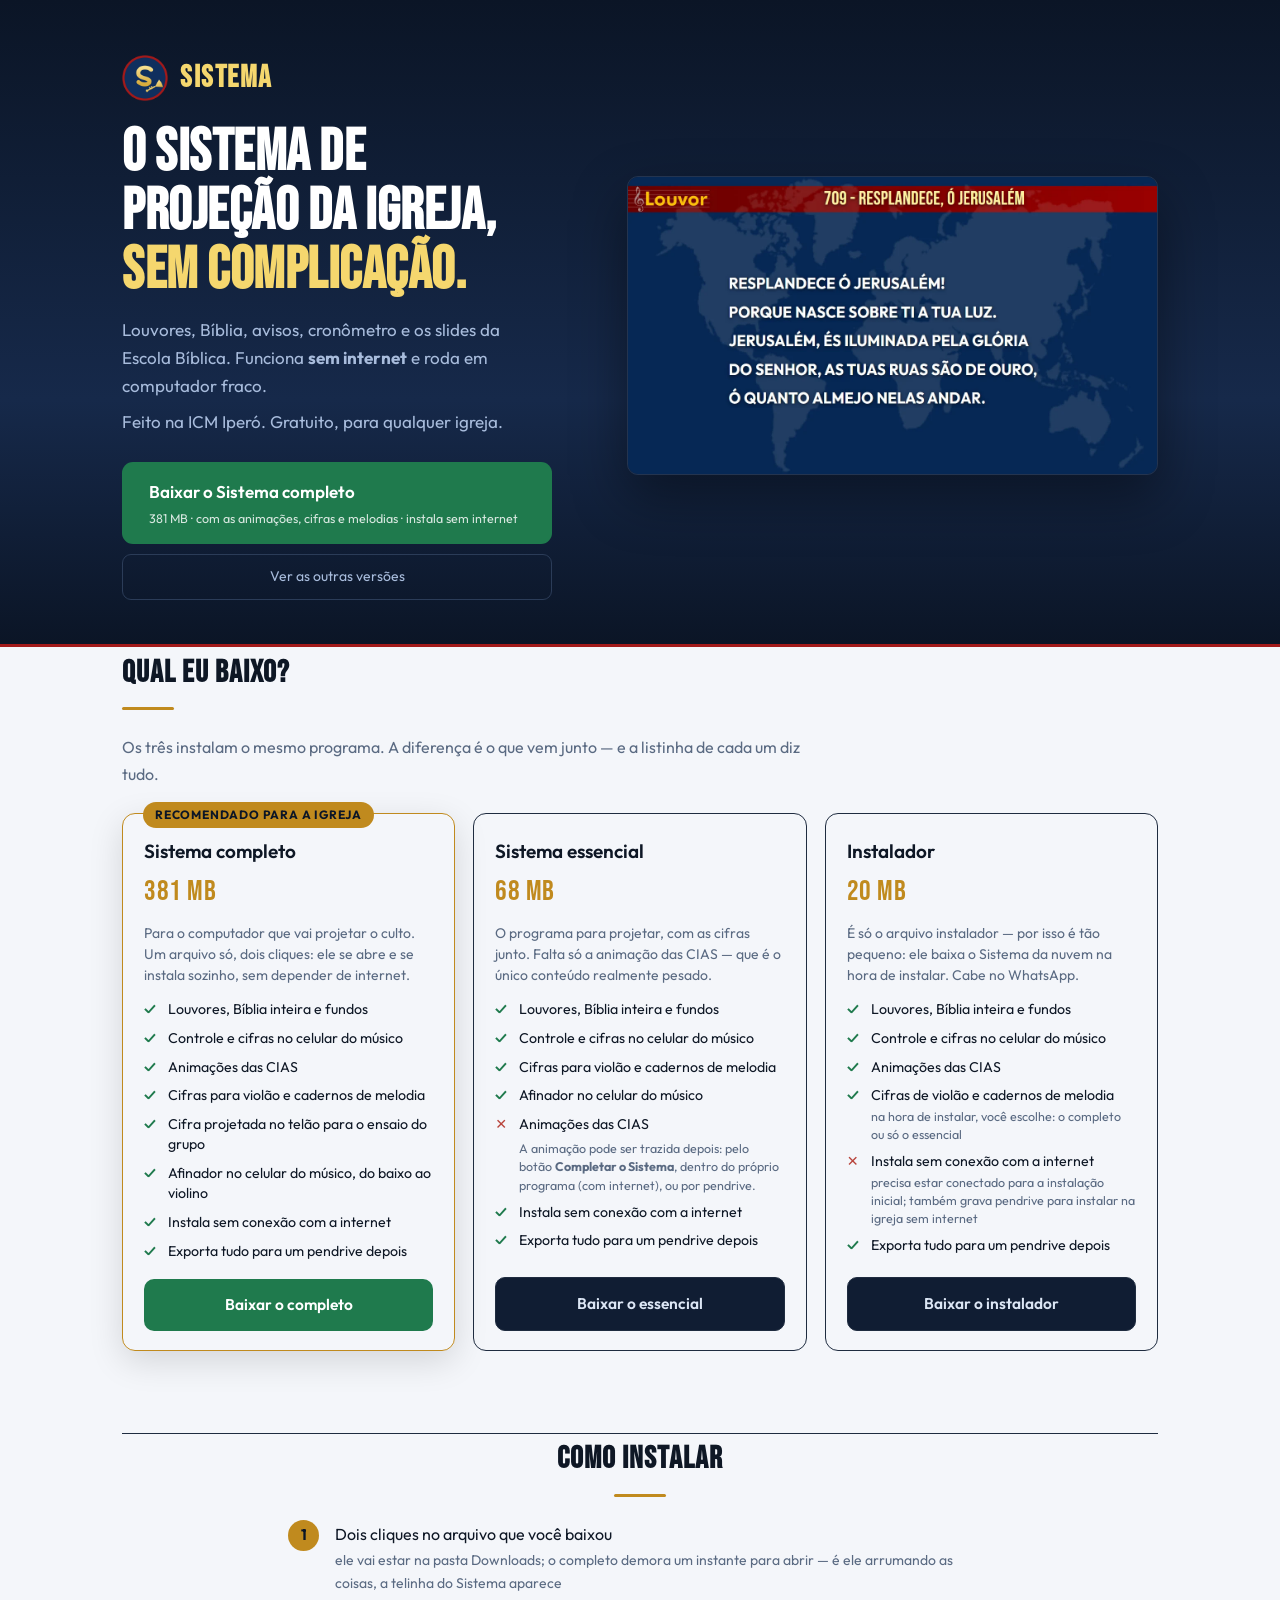
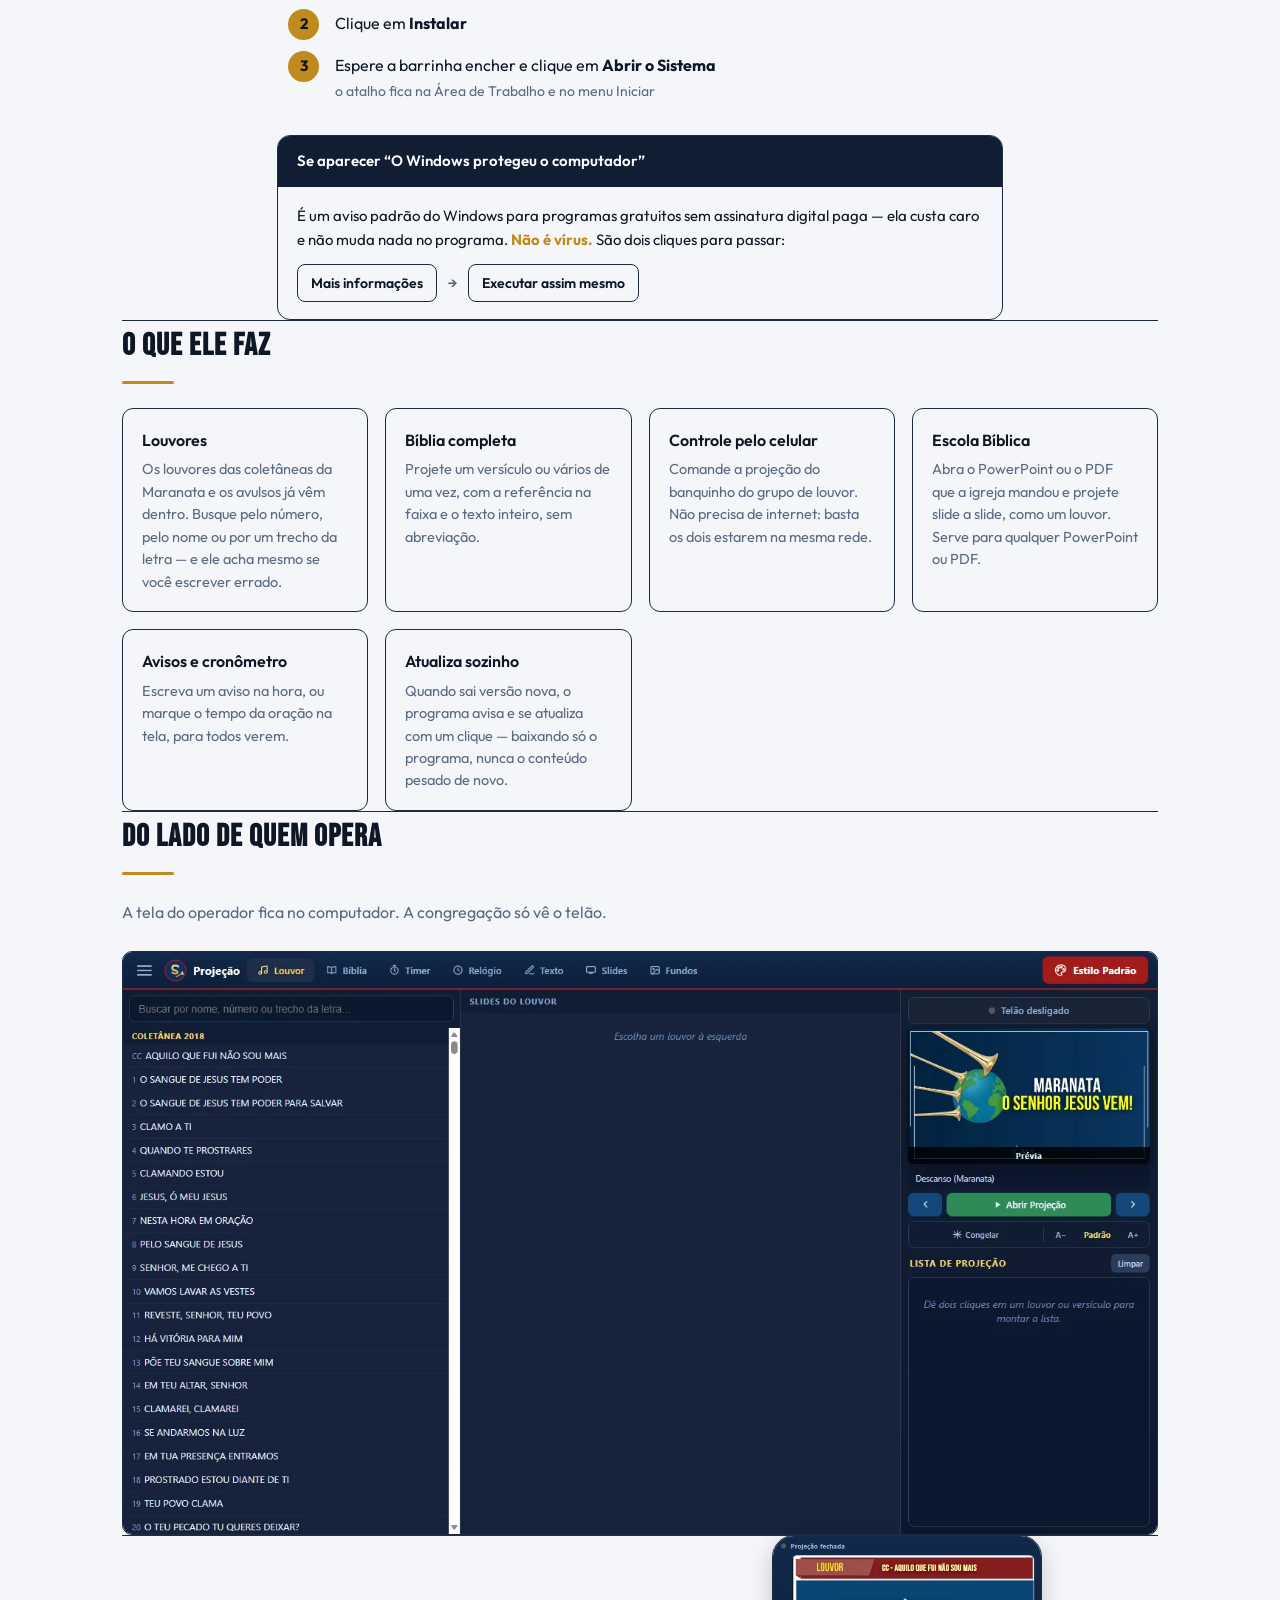
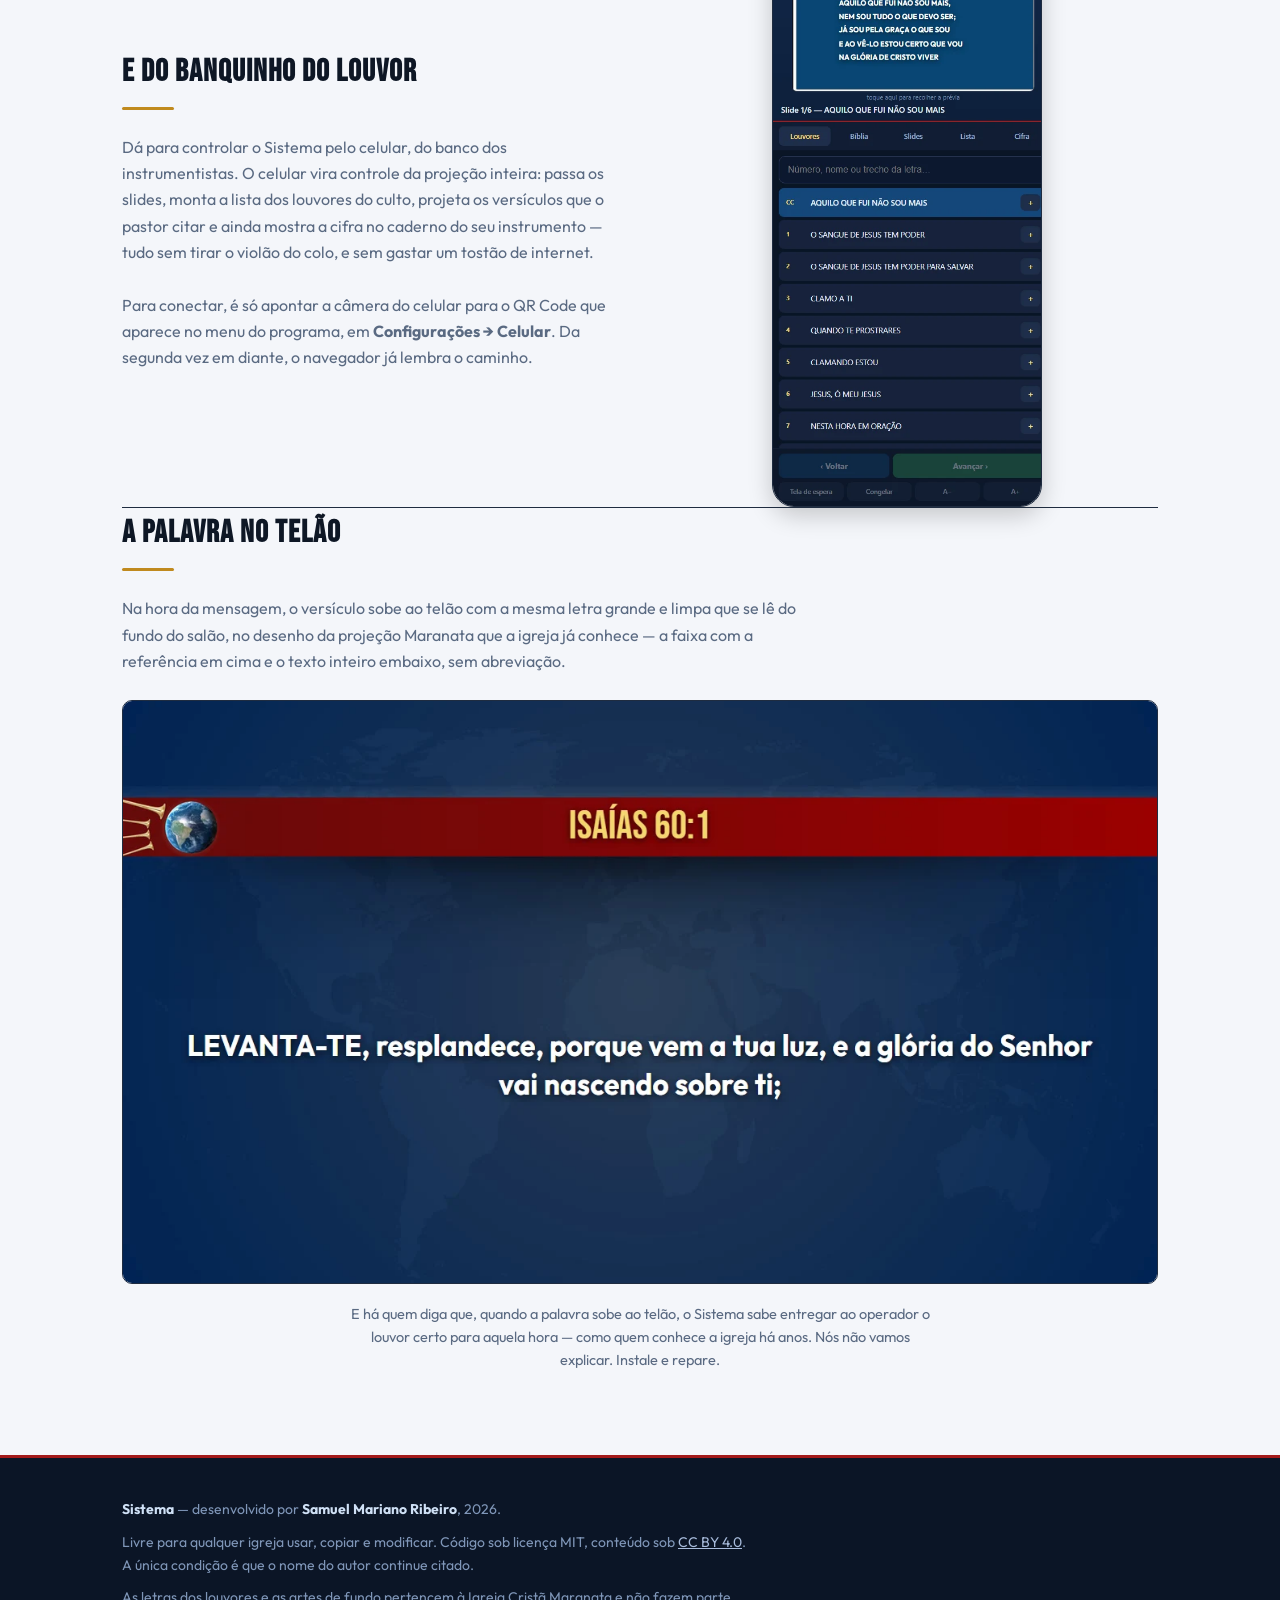
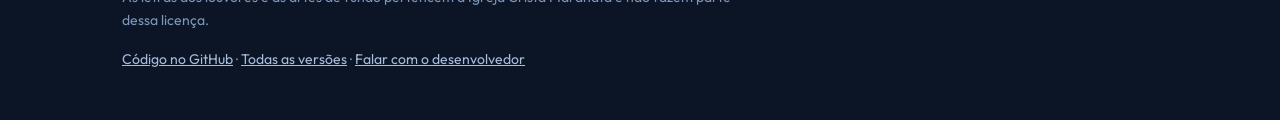
==== commit b1e366ea: "site: uma linha so de cifras no completo e "qualquer PowerPoint ou PDF" (aprovado pelo Samuel 12h25)" ====
--- a/docs/index.html
+++ b/docs/index.html
@@ -284,10 +284,9 @@
         <li><span class="ok">✓</span>Louvores, Bíblia inteira e fundos</li>
         <li><span class="ok">✓</span>Controle e cifras no celular do músico</li>
         <li><span class="ok">✓</span>Animações das CIAS</li>
-        <li><span class="ok">✓</span>Cifras para violão e cifras melódicas para instrumentos</li>
+        <li><span class="ok">✓</span>Cifras para violão e cadernos de melodia</li>
         <li><span class="ok">✓</span>Cifra projetada no telão para o ensaio do grupo</li>
         <li><span class="ok">✓</span>Afinador no celular do músico, do baixo ao violino</li>
-        <li><span class="ok">✓</span>Cifras de violão e cadernos de melodia</li>
         <li><span class="ok">✓</span>Instala sem conexão com a internet</li>
         <li><span class="ok">✓</span>Exporta tudo para um pendrive depois</li>
       </ul>
@@ -374,7 +373,7 @@
          basta os dois estarem na mesma rede.</p></div>
     <div class="rec"><b>Escola Bíblica</b>
       <p>Abra o PowerPoint ou o PDF que a igreja mandou e projete slide a slide,
-         como um louvor. Serve para qualquer apresentação.</p></div>
+         como um louvor. Serve para qualquer PowerPoint ou PDF.</p></div>
     <div class="rec"><b>Avisos e cronômetro</b>
       <p>Escreva um aviso na hora, ou marque o tempo da oração na tela, para todos verem.</p></div>
     <div class="rec"><b>Atualiza sozinho</b>
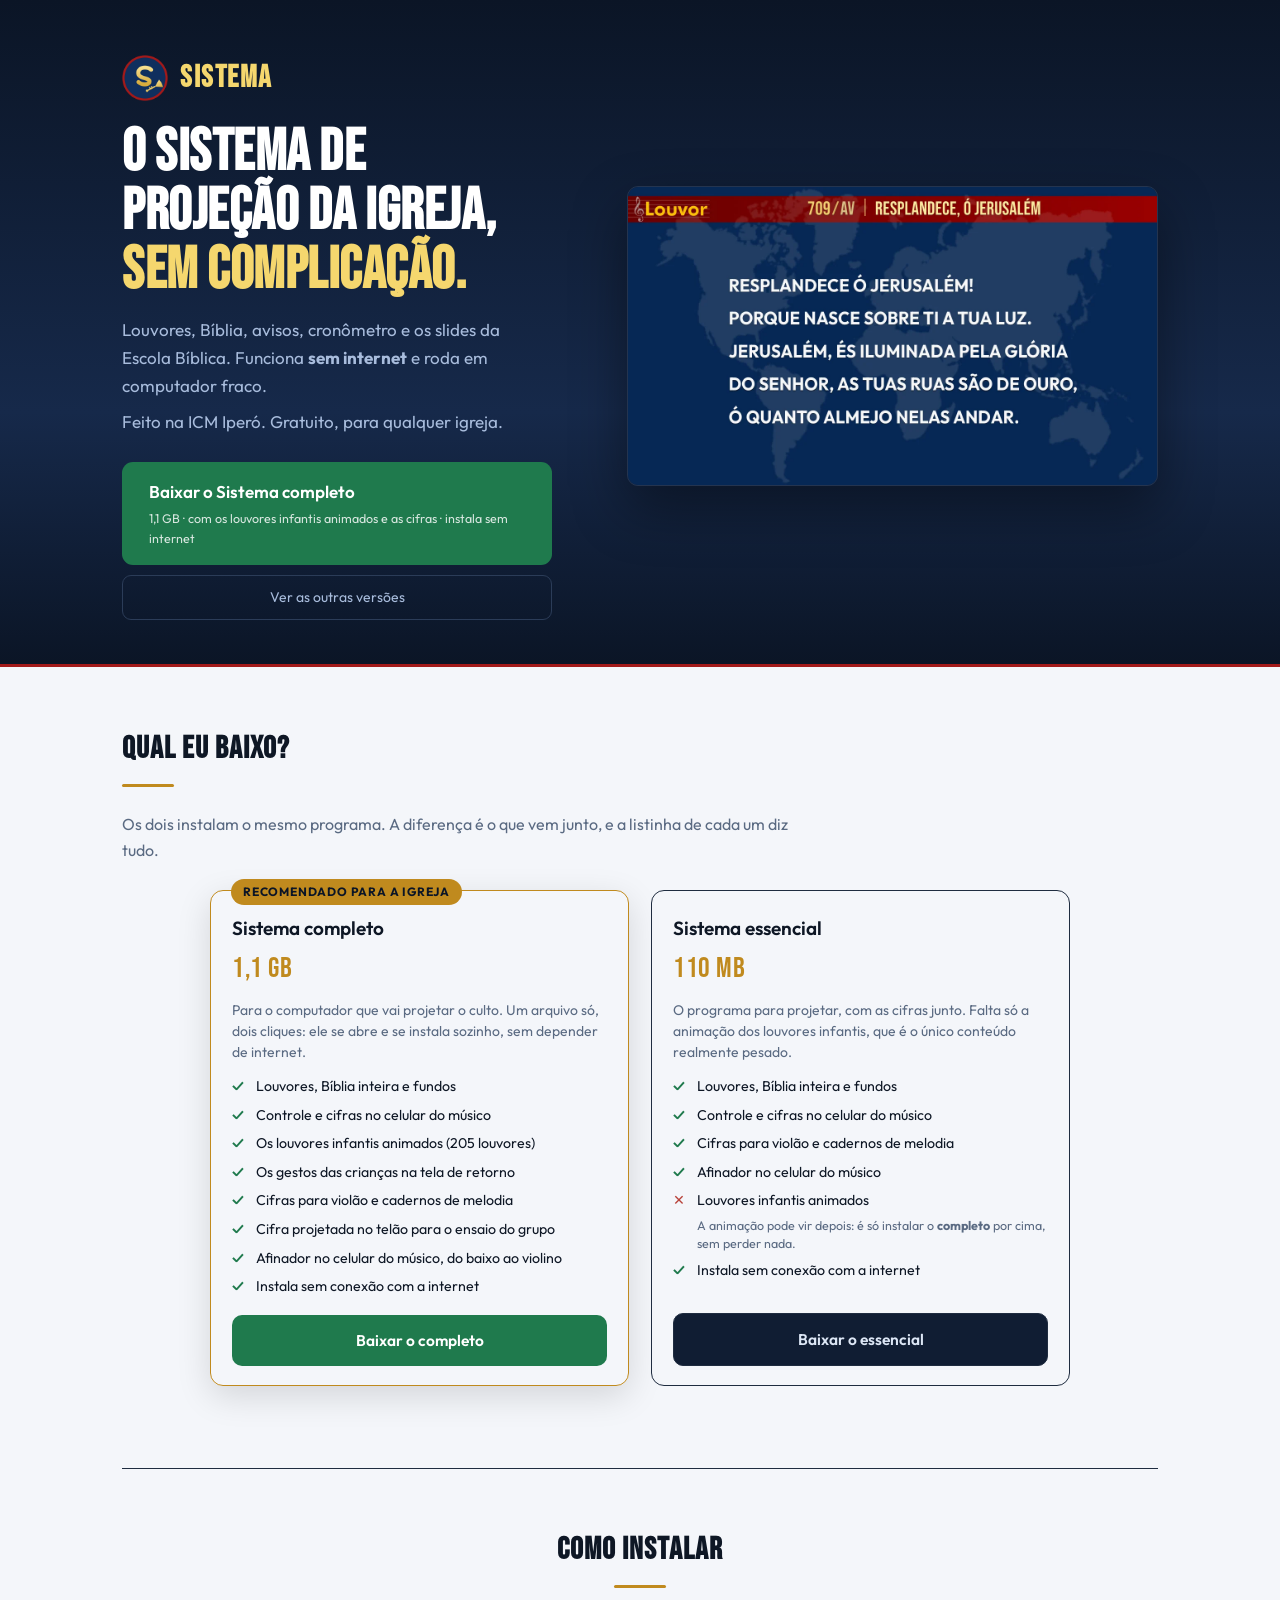
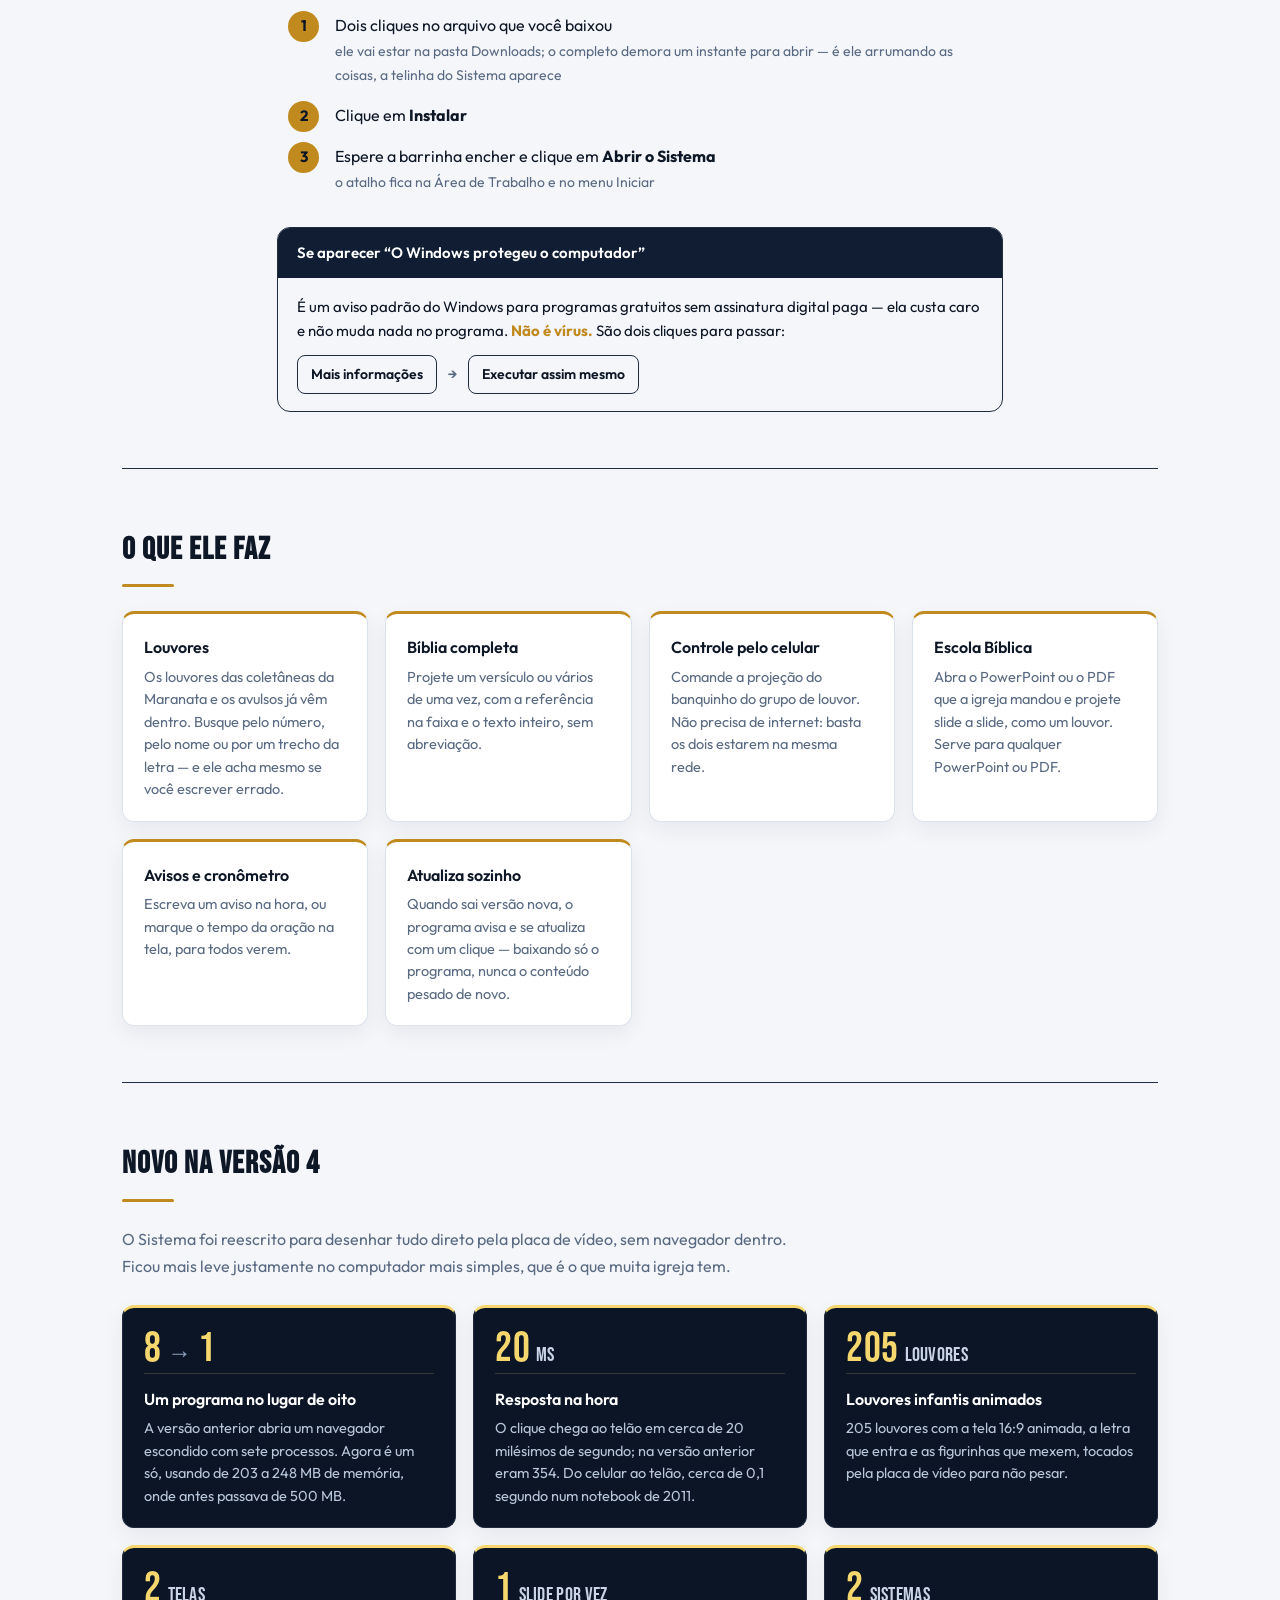
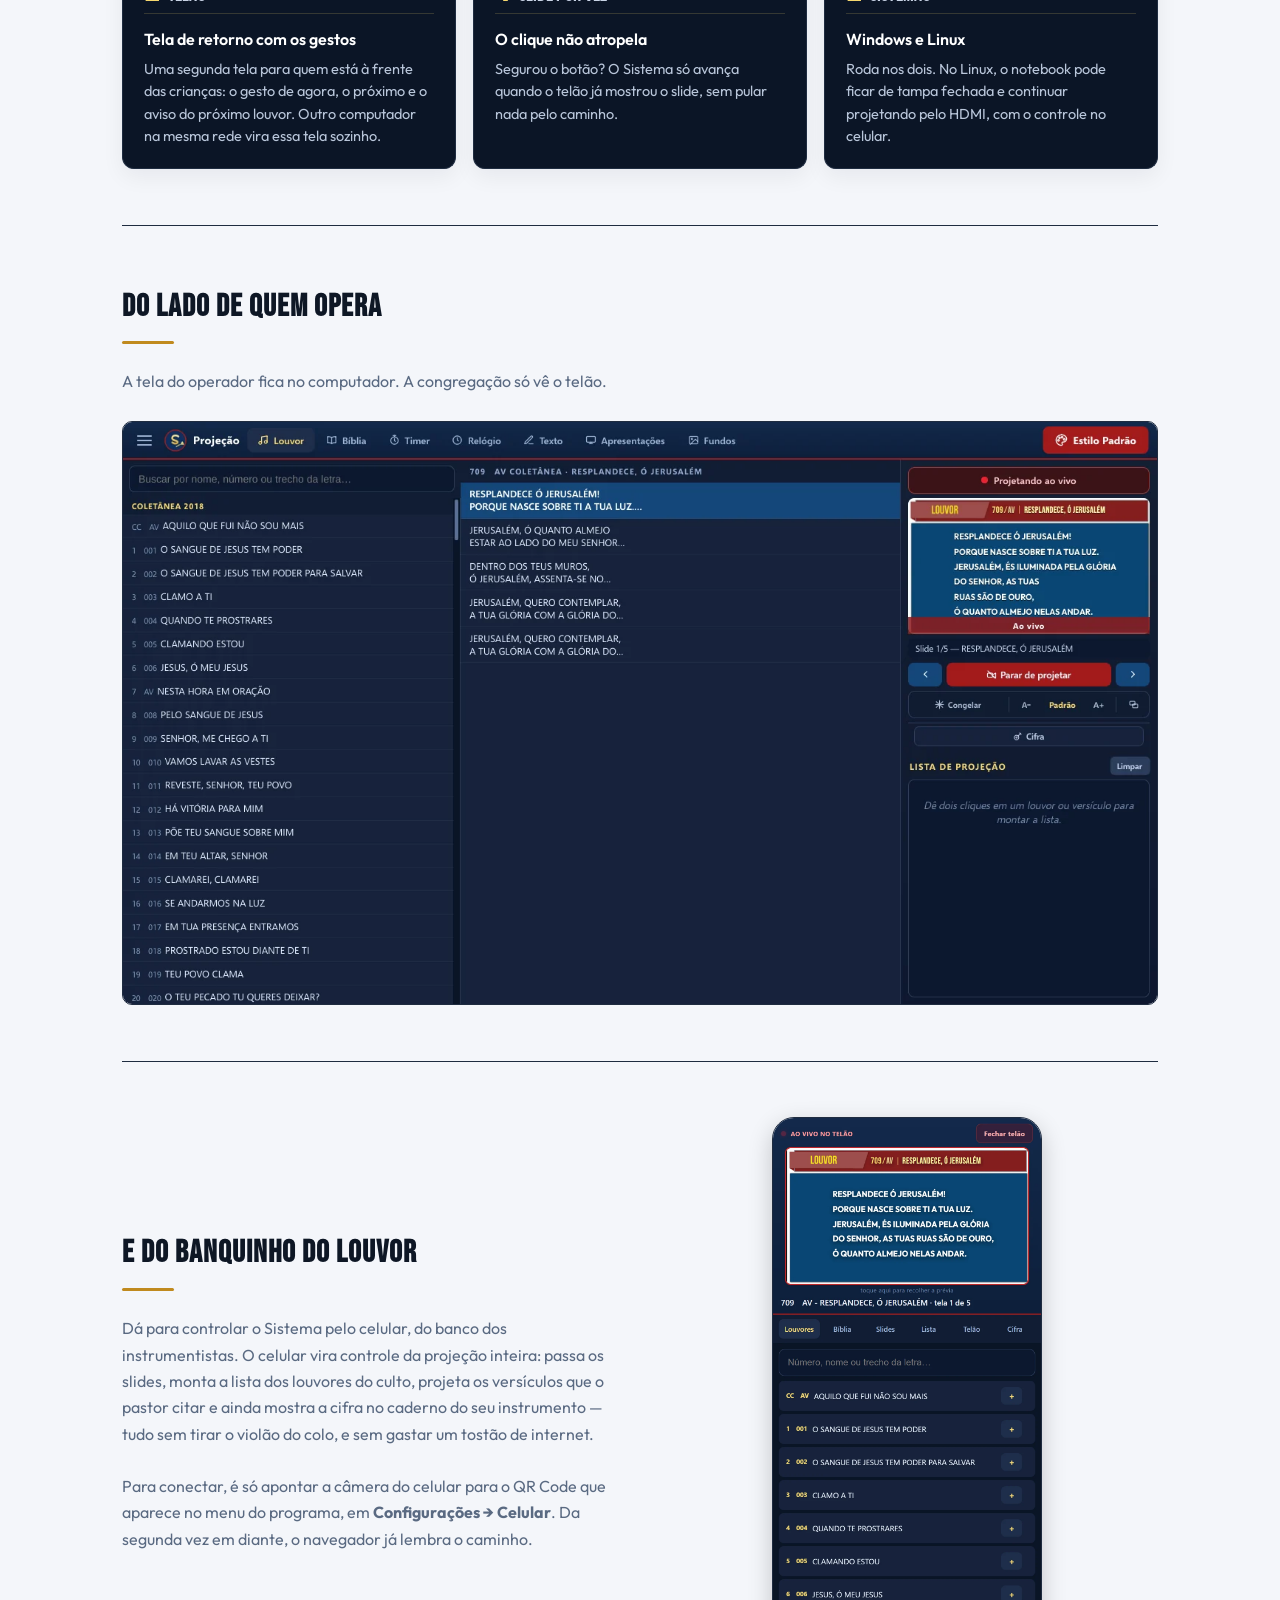
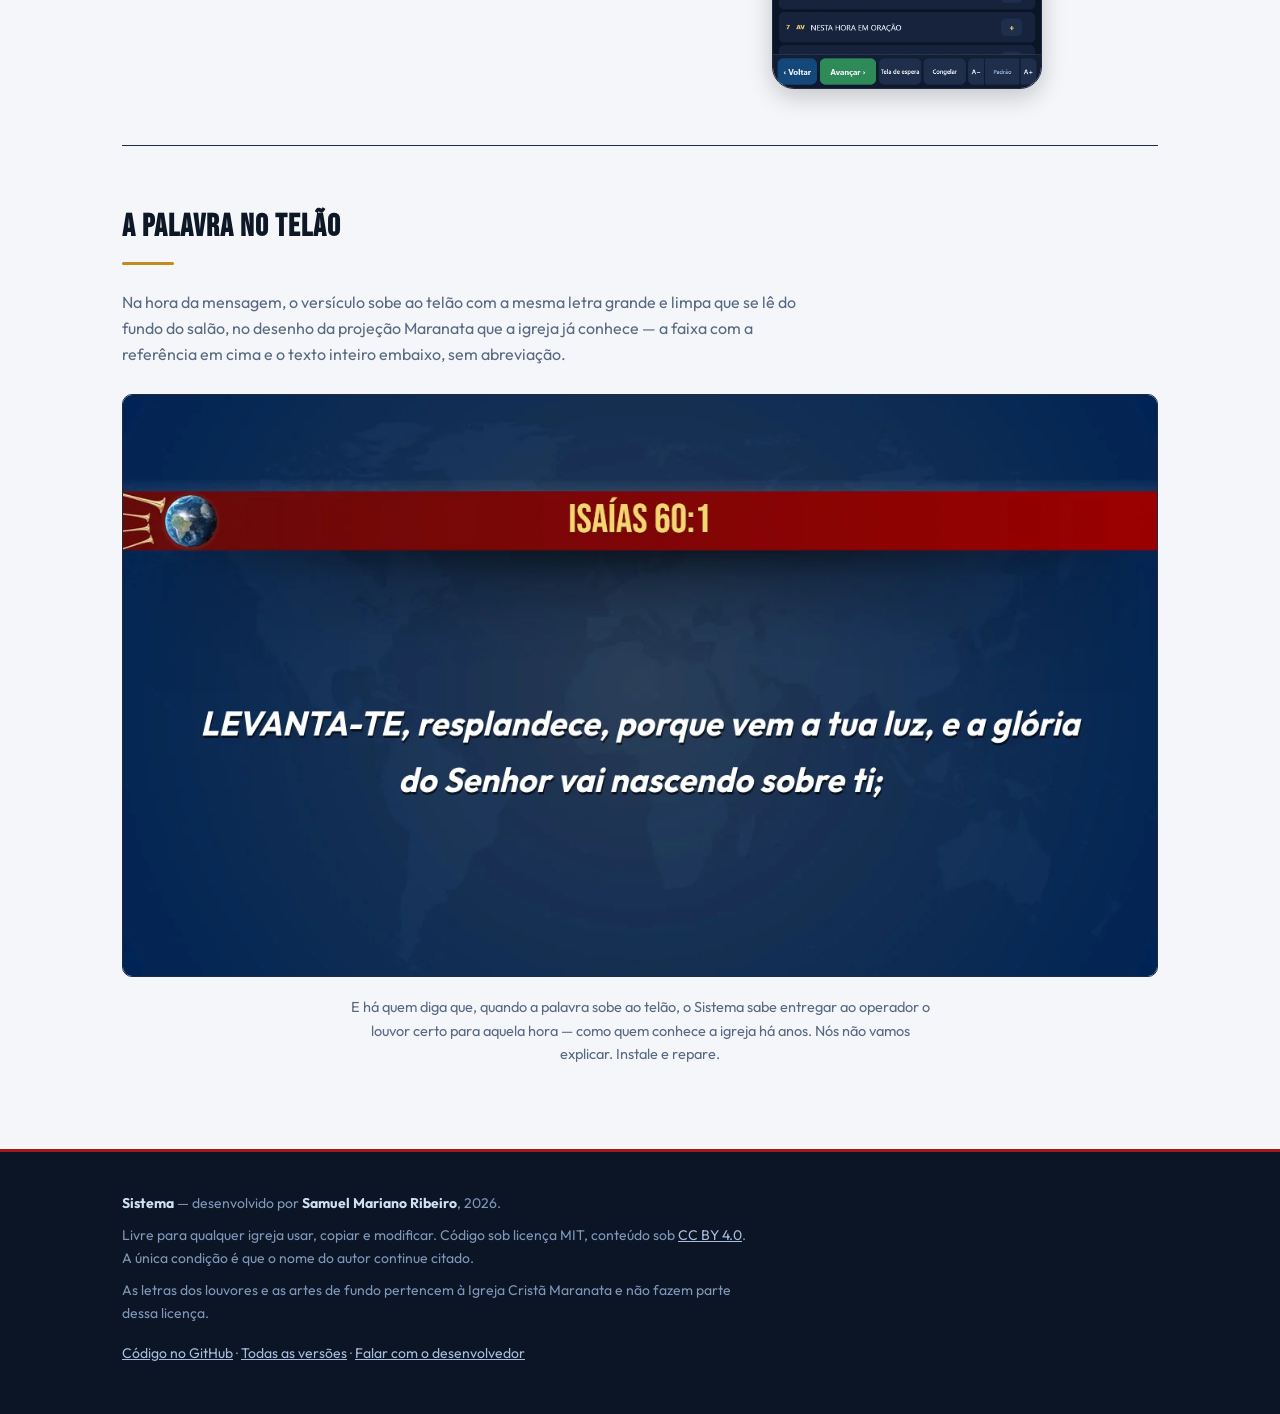
==== commit 38344ee7: "Site da 4.0.2: duas opções de download com os tamanhos reais, fotos do motor novo, a seção Novo na v" ====
--- a/docs/index.html
+++ b/docs/index.html
@@ -39,6 +39,7 @@
   "description": "Sistema de projeção gratuito para a igreja: louvores da coletânea Maranata, Bíblia completa, avisos, cronômetro e slides da Escola Bíblica, com controle pelo celular. Funciona sem internet.",
   "applicationCategory": "MultimediaApplication",
   "operatingSystem": "Windows, Linux",
+  "softwareVersion": "4.0.2",
   "inLanguage": "pt-BR",
   "url": "https://quitsquill88885.github.io/sistema-projecao-icm/",
   "downloadUrl": "https://github.com/QuitsQuill88885/sistema-projecao-icm/releases/latest",
@@ -126,7 +127,7 @@
 .bt-menor:hover{background:#16233a;color:#dce6f5}
 
 /* ---------- o resto ---------- */
-section{padding:56px 0}
+section,section.faixa{padding-top:56px;padding-bottom:56px}
 /* a linha entre as secoes NAO vai de ponta a ponta da tela: ela respeita a
    mesma margem do texto. Encostada nas bordas, e ainda colada embaixo do
    quadro anterior, dava aquela sensacao de desalinhado no celular. */
@@ -144,8 +145,8 @@
 /* o respiro extra embaixo descola os cards da linha divisoria da proxima
    secao — a sombra do card em destaque encostava nela */
 #versoes{padding-bottom:82px}
-.versoes{display:grid;gap:18px;grid-template-columns:1fr;align-items:stretch}
-@media(min-width:880px){.versoes{grid-template-columns:1fr 1fr 1fr}}
+.versoes{display:grid;gap:22px;grid-template-columns:1fr;align-items:stretch;max-width:860px;margin-left:auto;margin-right:auto}
+@media(min-width:880px){.versoes{grid-template-columns:1fr 1fr}}
 .ver{border:1px solid var(--borda);border-radius:13px;padding:22px 21px 19px;
      display:flex;flex-direction:column;gap:0;background:transparent;position:relative}
 .ver.destaque{border-color:var(--ouro);box-shadow:0 10px 34px #0002}
@@ -217,7 +218,7 @@
 }
 
 .recursos{display:grid;gap:17px;grid-template-columns:repeat(auto-fit,minmax(233px,1fr))}
-.rec{border:1px solid var(--borda);border-radius:11px;padding:18px 19px;background:transparent}
+.rec{border:1px solid #dde3ec;border-top:3px solid var(--ouro);border-radius:12px;padding:20px 21px;background:#fff;box-shadow:0 8px 22px rgba(11,21,38,.06);transition:transform .2s,box-shadow .2s}.rec:hover{transform:translateY(-2px);box-shadow:0 12px 28px rgba(11,21,38,.10)}.recursos.escuro .rec{background:var(--tinta);border-color:var(--borda);border-top-color:var(--ouro-claro)}.recursos.escuro .rec b{color:var(--ouro-claro)}.recursos.escuro .rec p{color:#b9c6da}.recursos.escuro .rec .num{display:flex;align-items:baseline;gap:6px;height:46px;font-family:'Bebas',sans-serif;font-size:42px;letter-spacing:.5px;color:var(--ouro-claro);line-height:1;margin-bottom:12px;border-bottom:1px solid rgba(245,215,110,.18);padding-bottom:10px}.recursos.escuro .rec .num small{font-size:20px;color:#c9d4e6;letter-spacing:.3px}.recursos.escuro .rec .num i{font-style:normal;font-size:24px;color:#8fa2bf}.recursos.escuro .rec b{color:#fff}@media(min-width:880px){.recursos.escuro{grid-template-columns:repeat(3,1fr)}}
 .rec b{display:block;font-size:16px;font-weight:600;margin-bottom:5px}
 .rec p{color:var(--suave);font-size:14.5px;line-height:1.55}
 
@@ -256,7 +257,7 @@
 
       <div class="baixar">
         <a class="bt forte" href="https://github.com/QuitsQuill88885/sistema-projecao-icm/releases/latest/download/Instalar-o-Sistema-completo.exe">
-          <b>Baixar o Sistema completo</b><small>381 MB · com as animações, cifras e melodias · instala sem internet</small></a>
+          <b>Baixar o Sistema completo</b><small>1,1 GB · com os louvores infantis animados e as cifras · instala sem internet</small></a>
         <a class="bt-menor" href="#versoes">Ver as outras versões</a>
       </div>
     </div>
@@ -269,7 +270,7 @@
 
 <section class="faixa" id="versoes">
   <h2>Qual eu baixo?</h2><div class="linha-ouro"></div>
-  <p class="sub">Os três instalam o mesmo programa. A diferença é o que vem junto —
+  <p class="sub">Os dois instalam o mesmo programa. A diferença é o que vem junto,
      e a listinha de cada um diz tudo.</p>
 
   <div class="versoes">
@@ -277,59 +278,38 @@
     <div class="ver destaque">
       <span class="selo">Recomendado para a igreja</span>
       <h3>Sistema completo</h3>
-      <div class="tam">381 MB</div>
+      <div class="tam">1,1 GB</div>
       <p class="para">Para o computador que vai projetar o culto. Um arquivo só,
          dois cliques: ele se abre e se instala sozinho, sem depender de internet.</p>
       <ul>
         <li><span class="ok">✓</span>Louvores, Bíblia inteira e fundos</li>
         <li><span class="ok">✓</span>Controle e cifras no celular do músico</li>
-        <li><span class="ok">✓</span>Animações das CIAS</li>
+        <li><span class="ok">✓</span>Os louvores infantis animados (205 louvores)</li>
+        <li><span class="ok">✓</span>Os gestos das crianças na tela de retorno</li>
         <li><span class="ok">✓</span>Cifras para violão e cadernos de melodia</li>
         <li><span class="ok">✓</span>Cifra projetada no telão para o ensaio do grupo</li>
         <li><span class="ok">✓</span>Afinador no celular do músico, do baixo ao violino</li>
         <li><span class="ok">✓</span>Instala sem conexão com a internet</li>
-        <li><span class="ok">✓</span>Exporta tudo para um pendrive depois</li>
       </ul>
       <a class="acao verde" href="https://github.com/QuitsQuill88885/sistema-projecao-icm/releases/latest/download/Instalar-o-Sistema-completo.exe">Baixar o completo</a>
     </div>
 
     <div class="ver">
       <h3>Sistema essencial</h3>
-      <div class="tam">68 MB</div>
+      <div class="tam">110 MB</div>
       <p class="para">O programa para projetar, com as cifras junto. Falta
-         só a animação das CIAS — que é o único conteúdo realmente pesado.</p>
+         só a animação dos louvores infantis, que é o único conteúdo realmente pesado.</p>
       <ul>
         <li><span class="ok">✓</span>Louvores, Bíblia inteira e fundos</li>
         <li><span class="ok">✓</span>Controle e cifras no celular do músico</li>
         <li><span class="ok">✓</span>Cifras para violão e cadernos de melodia</li>
         <li><span class="ok">✓</span>Afinador no celular do músico</li>
-        <li><span class="nao">✕</span>Animações das CIAS</li>
-        <li class="nota">A animação pode ser trazida depois: pelo botão
-            <b>Completar o Sistema</b>, dentro do próprio programa (com
-            internet), ou por pendrive.</li>
+        <li><span class="nao">✕</span>Louvores infantis animados</li>
+        <li class="nota">A animação pode vir depois: é só instalar o
+            <b>completo</b> por cima, sem perder nada.</li>
         <li><span class="ok">✓</span>Instala sem conexão com a internet</li>
-        <li><span class="ok">✓</span>Exporta tudo para um pendrive depois</li>
       </ul>
       <a class="acao escura" href="https://github.com/QuitsQuill88885/sistema-projecao-icm/releases/latest/download/Instalar-o-Sistema.exe">Baixar o essencial</a>
-    </div>
-
-    <div class="ver">
-      <h3>Instalador</h3>
-      <div class="tam">20 MB</div>
-      <p class="para">É só o arquivo instalador — por isso é tão pequeno: ele
-         baixa o Sistema da nuvem na hora de instalar. Cabe no WhatsApp.</p>
-      <ul>
-        <li><span class="ok">✓</span>Louvores, Bíblia inteira e fundos</li>
-        <li><span class="ok">✓</span>Controle e cifras no celular do músico</li>
-        <li><span class="ok">✓</span>Animações das CIAS</li>
-        <li><span class="ok">✓</span><span class="tx">Cifras de violão e cadernos de melodia
-          <small>na hora de instalar, você escolhe: o completo ou só o essencial</small></span></li>
-        <li><span class="nao">✕</span><span class="tx">Instala sem conexão com a internet
-          <small>precisa estar conectado para a instalação inicial; também grava
-          pendrive para instalar na igreja sem internet</small></span></li>
-        <li><span class="ok">✓</span>Exporta tudo para um pendrive depois</li>
-      </ul>
-      <a class="acao escura" href="https://github.com/QuitsQuill88885/sistema-projecao-icm/releases/latest/download/Baixar-o-Sistema.exe">Baixar o instalador</a>
     </div>
 
   </div>
@@ -383,6 +363,32 @@
 </section>
 
 <section class="faixa">
+  <h2>Novo na versão 4</h2><div class="linha-ouro"></div>
+  <p class="sub">O Sistema foi reescrito para desenhar tudo direto pela placa de vídeo, sem navegador dentro.
+     Ficou mais leve justamente no computador mais simples, que é o que muita igreja tem.</p>
+  <div class="recursos escuro">
+    <div class="rec"><span class="num">8<i>→</i>1</span><b>Um programa no lugar de oito</b>
+      <p>A versão anterior abria um navegador escondido com sete processos. Agora é um só,
+         usando de 203 a 248 MB de memória, onde antes passava de 500 MB.</p></div>
+    <div class="rec"><span class="num">20<small>ms</small></span><b>Resposta na hora</b>
+      <p>O clique chega ao telão em cerca de 20 milésimos de segundo; na versão anterior
+         eram 354. Do celular ao telão, cerca de 0,1 segundo num notebook de 2011.</p></div>
+    <div class="rec"><span class="num">205<small>louvores</small></span><b>Louvores infantis animados</b>
+      <p>205 louvores com a tela 16:9 animada, a letra que entra e as figurinhas que mexem,
+         tocados pela placa de vídeo para não pesar.</p></div>
+    <div class="rec"><span class="num">2<small>telas</small></span><b>Tela de retorno com os gestos</b>
+      <p>Uma segunda tela para quem está à frente das crianças: o gesto de agora, o próximo e o
+         aviso do próximo louvor. Outro computador na mesma rede vira essa tela sozinho.</p></div>
+    <div class="rec"><span class="num">1<small>slide por vez</small></span><b>O clique não atropela</b>
+      <p>Segurou o botão? O Sistema só avança quando o telão já mostrou o slide, sem pular
+         nada pelo caminho.</p></div>
+    <div class="rec"><span class="num">2<small>sistemas</small></span><b>Windows e Linux</b>
+      <p>Roda nos dois. No Linux, o notebook pode ficar de tampa fechada e continuar
+         projetando pelo HDMI, com o controle no celular.</p></div>
+  </div>
+</section>
+
+<section class="faixa">
   <h2>Do lado de quem opera</h2><div class="linha-ouro"></div>
   <p class="sub">A tela do operador fica no computador. A congregação só vê o telão.</p>
   <div class="moldura"><img src="img/painel.webp" width="1400" height="788"
